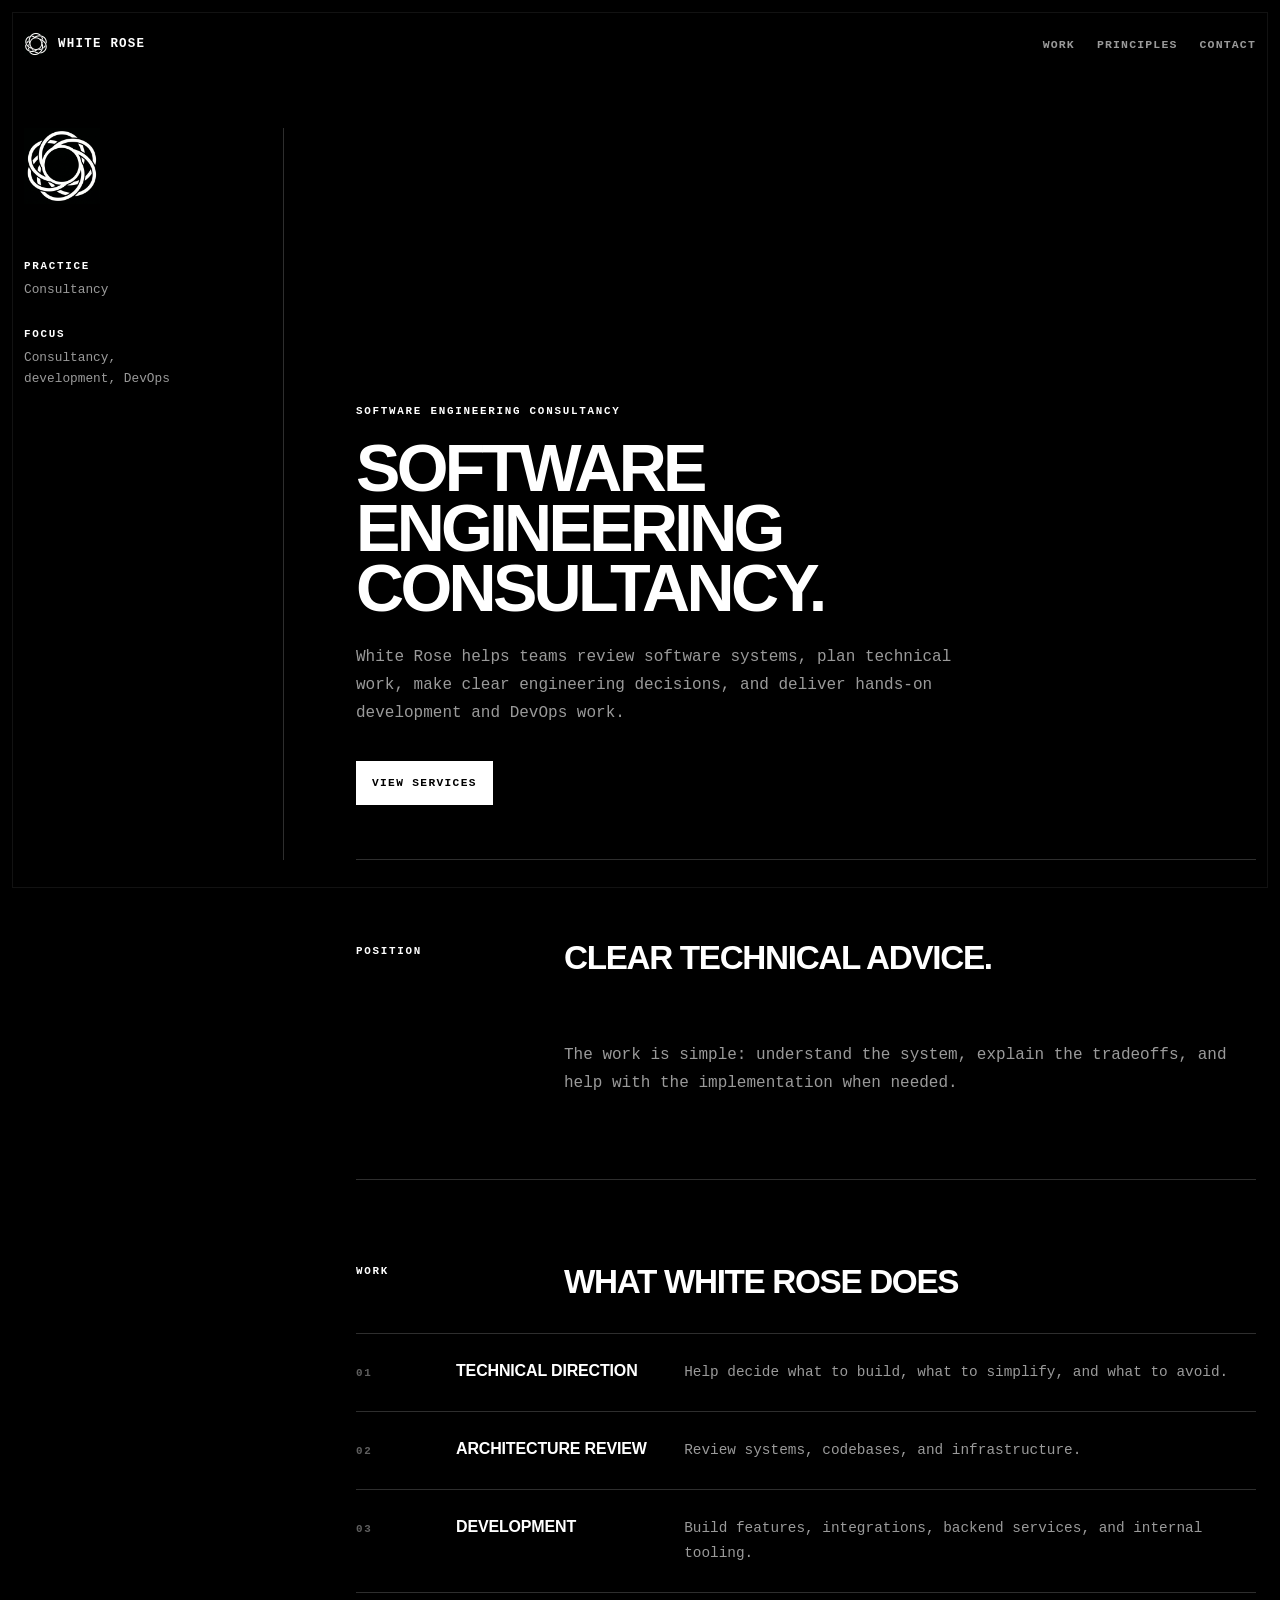
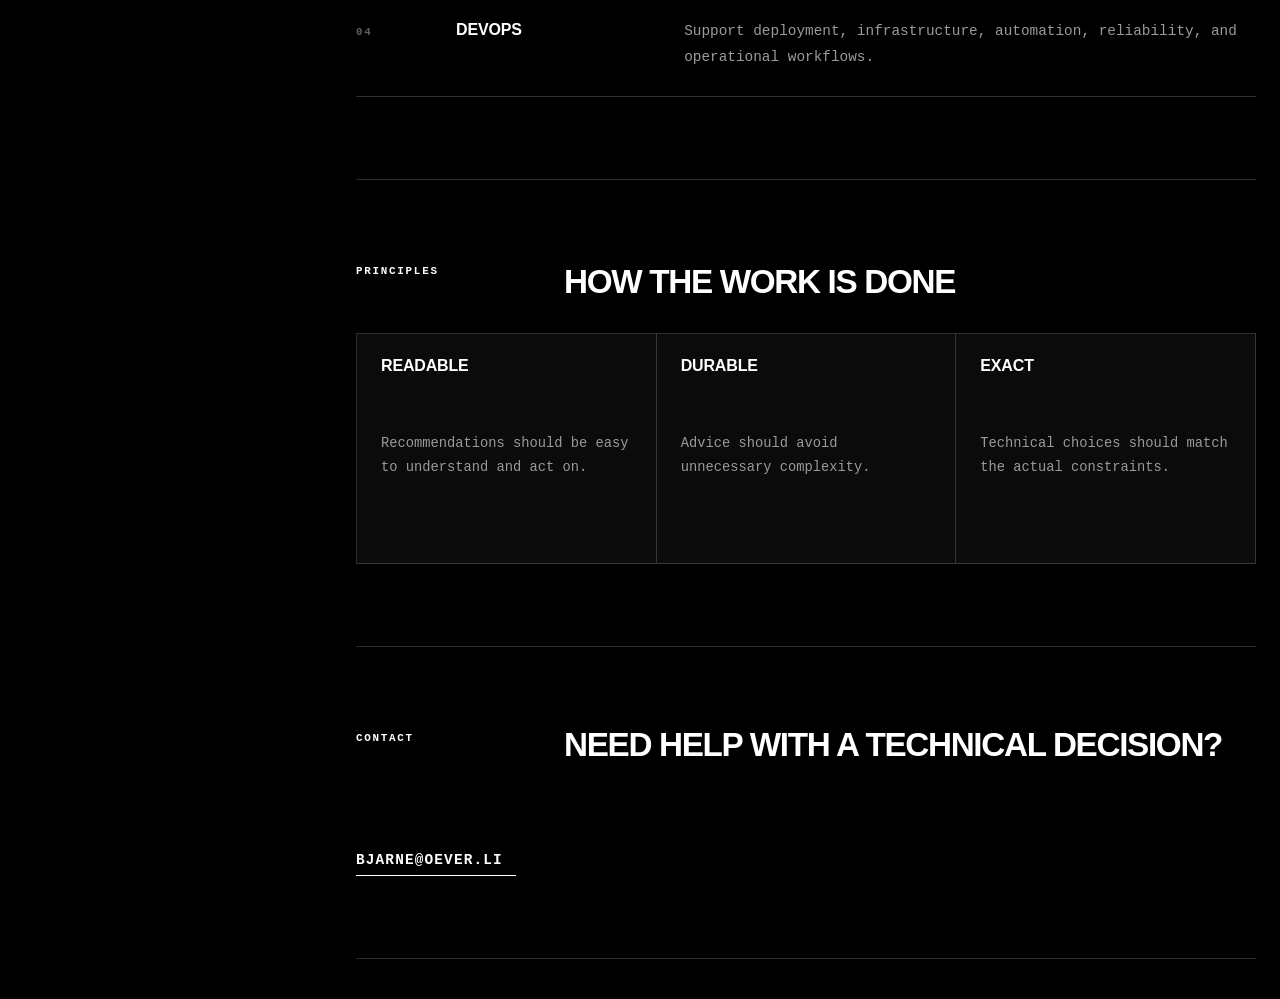
==== index.html @ da2b1bb1 "Remove visible domain links" ====
<!doctype html>
<html lang="en">
  <head>
    <meta charset="utf-8">
    <meta name="viewport" content="width=device-width, initial-scale=1">
    <meta
      name="description"
      content="White Rose provides software engineering consultancy, hands-on development, DevOps, technical direction, and architecture review."
    >
    <meta name="theme-color" content="#000000">
    <meta name="application-name" content="White Rose">
    <meta name="apple-mobile-web-app-title" content="White Rose">

    <meta property="og:title" content="White Rose | Software Engineering Consultancy">
    <meta
      property="og:description"
      content="Software engineering consultancy for technical direction, architecture review, and practical guidance."
    >
    <meta property="og:type" content="website">
    <meta property="og:url" content="https://whiterose.no">
    <meta property="og:site_name" content="White Rose">
    <meta property="og:image" content="https://whiterose.no/assets/og-image.png">
    <meta property="og:image:width" content="1200">
    <meta property="og:image:height" content="630">
    <meta property="og:image:alt" content="White Rose software engineering consultancy">

    <meta name="twitter:card" content="summary_large_image">
    <meta name="twitter:title" content="White Rose | Software Engineering Consultancy">
    <meta
      name="twitter:description"
      content="Software engineering consultancy for technical direction, architecture review, and practical guidance."
    >
    <meta name="twitter:image" content="https://whiterose.no/assets/og-image.png">
    <meta name="twitter:image:alt" content="White Rose software engineering consultancy">

    <title>White Rose | Software Engineering Consultancy</title>
    <link rel="icon" href="assets/favicon.ico" sizes="any">
    <link rel="icon" type="image/png" sizes="32x32" href="assets/favicon-32.png">
    <link rel="icon" type="image/png" sizes="16x16" href="assets/favicon-16.png">
    <link rel="apple-touch-icon" sizes="180x180" href="assets/apple-touch-icon.png">
    <link rel="stylesheet" href="styles.css">
    <script src="script.js" defer></script>
  </head>
  <body>
    <header class="site-header" data-header>
      <a class="brand" href="#top" aria-label="White Rose home">
        <img class="brand-mark" src="assets/logo-192.png" alt="" aria-hidden="true">
        <span>White Rose</span>
      </a>
      <button class="menu-toggle" type="button" aria-controls="primary-nav" aria-expanded="false">
        <span>Menu</span>
        <span class="menu-icon" aria-hidden="true"></span>
      </button>
      <nav class="nav" id="primary-nav" aria-label="Primary navigation">
        <a href="#work">Work</a>
        <a href="#principles">Principles</a>
        <a href="#contact">Contact</a>
      </nav>
    </header>

    <main class="page" id="top">
      <aside class="identity-rail" aria-label="Company profile">
        <img class="rail-mark" src="assets/logo-512.png" alt="" aria-hidden="true">
        <dl>
          <div>
            <dt>Practice</dt>
            <dd>Consultancy</dd>
          </div>
          <div>
            <dt>Focus</dt>
            <dd>Consultancy, development, DevOps</dd>
          </div>
        </dl>
      </aside>

      <div class="content">
        <section class="hero reveal" aria-labelledby="hero-title">
          <p class="kicker">Software engineering consultancy</p>
          <h1 id="hero-title">Software engineering consultancy.</h1>
          <p class="lead">
            White Rose helps teams review software systems, plan technical work,
            make clear engineering decisions, and deliver hands-on development and DevOps work.
          </p>
          <div class="hero-actions">
            <a class="button primary" href="#work">View services</a>
          </div>
        </section>

        <section class="statement reveal" aria-labelledby="statement-title">
          <p class="section-label">Position</p>
          <h2 id="statement-title">Clear technical advice.</h2>
          <p>
            The work is simple: understand the system, explain the tradeoffs,
            and help with the implementation when needed.
          </p>
        </section>

        <section class="work" id="work" aria-labelledby="work-title">
          <div class="section-head reveal">
            <p class="section-label">Work</p>
            <h2 id="work-title">What White Rose does</h2>
          </div>

          <div class="service-list">
            <article class="service reveal">
              <span>01</span>
              <h3>Technical direction</h3>
              <p>Help decide what to build, what to simplify, and what to avoid.</p>
            </article>
            <article class="service reveal">
              <span>02</span>
              <h3>Architecture review</h3>
              <p>Review systems, codebases, and infrastructure.</p>
            </article>
            <article class="service reveal">
              <span>03</span>
              <h3>Development</h3>
              <p>Build features, integrations, backend services, and internal tooling.</p>
            </article>
            <article class="service reveal">
              <span>04</span>
              <h3>DevOps</h3>
              <p>Support deployment, infrastructure, automation, reliability, and operational workflows.</p>
            </article>
          </div>
        </section>

        <section class="principles" id="principles" aria-labelledby="principles-title">
          <div class="section-head reveal">
            <p class="section-label">Principles</p>
            <h2 id="principles-title">How the work is done</h2>
          </div>

          <div class="principle-grid">
            <div class="principle reveal">
              <h3>Readable</h3>
              <p>Recommendations should be easy to understand and act on.</p>
            </div>
            <div class="principle reveal">
              <h3>Durable</h3>
              <p>Advice should avoid unnecessary complexity.</p>
            </div>
            <div class="principle reveal">
              <h3>Exact</h3>
              <p>Technical choices should match the actual constraints.</p>
            </div>
          </div>
        </section>

        <section class="contact reveal" id="contact" aria-labelledby="contact-title">
          <p class="section-label">Contact</p>
          <h2 id="contact-title">Need help with a technical decision?</h2>
          <a class="contact-link" href="mailto:bjarne@oever.li">bjarne@oever.li</a>
        </section>
      </div>
    </main>
  </body>
</html>
---- styles.css ----
:root {
  color-scheme: dark;

  /* Color tokens */
  --color-bg: #000000;
  --color-text: #ffffff;
  --color-muted: #9a9a9a;
  --color-faint: #5f5f5f;
  --color-line: rgba(255, 255, 255, 0.18);
  --color-line-strong: rgba(255, 255, 255, 0.52);
  --color-surface: rgba(255, 255, 255, 0.045);
  --color-header: rgba(0, 0, 0, 0.9);

  /* Typography tokens */
  --font-display: "Druk Wide", "Compacta", "DIN Condensed", "Bahnschrift Condensed", Impact, "Arial Narrow", sans-serif;
  --font-body: "Berkeley Mono", "IBM Plex Mono", "SFMono-Regular", Consolas, monospace;
  --font-size-label: 0.68rem;
  --font-size-nav: 0.72rem;
  --font-size-small: 0.8rem;
  --font-size-body: 0.9rem;
  --font-size-lead: 1rem;
  --font-size-h3: 1rem;
  --font-size-h2: clamp(1.55rem, 2.6vw, 2.7rem);
  --font-size-h1: clamp(2.7rem, 5.2vw, 5.15rem);
  --line-height-tight: 0.9;
  --line-height-heading: 0.98;
  --line-height-body: 1.75;
  --tracking-label: 0.16em;
  --tracking-nav: 0.1em;
  --tracking-heading-lg: -0.055em;
  --tracking-heading-md: -0.04em;
  --tracking-heading-sm: -0.01em;

  /* Layout tokens */
  --container: min(1240px, calc(100% - 48px));
  --container-mobile: min(100% - 28px, 1240px);
  --rail-width: 260px;
  --content-gap: 72px;
  --section-gap: 48px;
  --label-column: 160px;
  --section-y: 82px;
  --section-y-mobile: 62px;
  --page-top: 128px;
  --header-top: 20px;

  /* Spacing tokens */
  --space-1: 8px;
  --space-2: 10px;
  --space-3: 12px;
  --space-4: 16px;
  --space-5: 18px;
  --space-6: 20px;
  --space-7: 22px;
  --space-8: 24px;
  --space-9: 26px;
  --space-10: 28px;
  --space-11: 34px;
  --space-12: 40px;
  --space-13: 48px;
  --space-14: 54px;
  --space-15: 56px;
  --space-16: 70px;
  --space-17: 76px;

  /* Component tokens */
  --button-height: 44px;
  --button-x: 15px;
  --mark-sm: 24px;
  --mark-lg: 76px;
  --border: 1px solid var(--color-line);
  --border-strong: 1px solid var(--color-line-strong);
  --motion-fast: 160ms ease;
  --motion-reveal: 520ms ease;
}

* {
  box-sizing: border-box;
}

html {
  scroll-behavior: smooth;
}

body {
  min-height: 100vh;
  margin: 0;
  color: var(--color-text);
  background: var(--color-bg);
  font-family: var(--font-body);
  overflow-x: hidden;
}

body::before {
  position: fixed;
  inset: var(--space-3);
  z-index: -1;
  content: "";
  border: 1px solid rgba(255, 255, 255, 0.07);
  pointer-events: none;
}

a {
  color: inherit;
  text-decoration: none;
}

h1,
h2,
h3,
p {
  margin-top: 0;
}

h1,
h2,
h3 {
  color: var(--color-text);
  font-family: var(--font-display);
  font-weight: 900;
  text-transform: uppercase;
}

h1 {
  max-width: 760px;
  margin-bottom: var(--space-8);
  font-size: var(--font-size-h1);
  line-height: var(--line-height-tight);
  letter-spacing: var(--tracking-heading-lg);
}

h2 {
  max-width: 650px;
  margin-bottom: var(--space-5);
  font-size: var(--font-size-h2);
  line-height: var(--line-height-heading);
  letter-spacing: var(--tracking-heading-md);
}

h3 {
  margin-bottom: 0;
  font-size: var(--font-size-h3);
  line-height: 1;
  letter-spacing: var(--tracking-heading-sm);
}

p {
  color: var(--color-muted);
  line-height: var(--line-height-body);
}

.site-header {
  position: fixed;
  top: 0;
  left: 50%;
  z-index: 20;
  display: flex;
  align-items: center;
  justify-content: space-between;
  width: var(--container);
  margin-top: var(--header-top);
  padding: var(--space-3) 0;
  border-bottom: 1px solid transparent;
  transform: translateX(-50%);
  transition: background var(--motion-fast), border-color var(--motion-fast), padding var(--motion-fast);
}

.site-header.is-scrolled {
  padding: var(--space-3) var(--space-4);
  border-color: var(--color-line);
  background: var(--color-header);
  backdrop-filter: blur(14px);
}

.brand,
.nav {
  display: flex;
  align-items: center;
}

.brand {
  gap: var(--space-2);
  font-size: 0.78rem;
  font-weight: 700;
  letter-spacing: var(--tracking-nav);
  text-transform: uppercase;
}

.brand-mark,
.rail-mark {
  flex: 0 0 auto;
  width: var(--mark-sm);
  height: var(--mark-sm);
  display: block;
  object-fit: contain;
}

.nav {
  gap: var(--space-7);
}

.menu-toggle {
  display: none;
}

.nav a {
  color: var(--color-muted);
  font-size: var(--font-size-nav);
  font-weight: 600;
  letter-spacing: var(--tracking-nav);
  text-transform: uppercase;
  transition: color var(--motion-fast);
}

.nav a:hover,
.nav a:focus-visible {
  color: var(--color-text);
}

.page {
  display: grid;
  grid-template-columns: var(--rail-width) minmax(0, 1fr);
  gap: var(--content-gap);
  width: var(--container);
  margin: 0 auto;
  padding: var(--page-top) 0 var(--space-12);
}

.identity-rail {
  position: sticky;
  top: var(--page-top);
  align-self: start;
  min-height: calc(100vh - 168px);
  padding: 0 0 var(--space-8);
  border-right: var(--border);
}

.rail-mark {
  width: var(--mark-lg);
  height: var(--mark-lg);
  margin-bottom: var(--space-15);
}

.identity-rail dl {
  display: grid;
  gap: var(--space-10);
  width: min(190px, 100%);
  margin: 0;
}

.identity-rail dt,
.section-label,
.kicker,
.service span {
  color: var(--color-text);
  font-size: var(--font-size-label);
  font-weight: 700;
  letter-spacing: var(--tracking-label);
  text-transform: uppercase;
}

.identity-rail dd {
  margin: var(--space-1) 0 0;
  color: var(--color-muted);
  font-size: var(--font-size-small);
  line-height: 1.6;
}

.content {
  min-width: 0;
}

.hero {
  display: grid;
  align-content: end;
  min-height: calc(100vh - 168px);
  padding-bottom: var(--space-14);
  border-bottom: var(--border);
}

.kicker,
.section-label {
  margin: 0 0 var(--space-5);
}

.lead {
  max-width: 610px;
  margin-bottom: 0;
  font-size: var(--font-size-lead);
}

.hero-actions {
  display: flex;
  flex-wrap: wrap;
  gap: var(--space-2);
  margin-top: var(--space-11);
}

.button {
  display: inline-flex;
  align-items: center;
  justify-content: center;
  min-height: var(--button-height);
  padding: 0 var(--button-x);
  border: var(--border);
  color: var(--color-text);
  font-size: 0.7rem;
  font-weight: 700;
  letter-spacing: 0.12em;
  text-transform: uppercase;
  transition: border-color var(--motion-fast), background var(--motion-fast), color var(--motion-fast);
}

.button:hover,
.button:focus-visible {
  border-color: var(--color-line-strong);
}

.button.primary {
  color: var(--color-bg);
  background: var(--color-text);
}

.button.secondary {
  background: transparent;
}

.statement,
.work,
.principles,
.contact {
  padding: var(--section-y) 0;
  border-bottom: var(--border);
}

.statement,
.section-head,
.contact {
  display: grid;
  grid-template-columns: var(--label-column) minmax(0, 1fr);
  gap: var(--section-gap);
}

.statement {
  grid-template-columns: var(--label-column) minmax(0, 1fr);
}

.statement p:not(.section-label) {
  grid-column: 2;
  max-width: 860px;
  margin-bottom: 0;
}

.section-head {
  align-items: end;
  margin-bottom: var(--space-11);
}

.section-head h2 {
  margin-bottom: 0;
}

.service-list {
  border-top: var(--border);
}

.service {
  display: grid;
  grid-template-columns: 72px minmax(150px, 0.35fr) minmax(0, 1fr);
  gap: var(--space-10);
  align-items: baseline;
  padding: var(--space-9) 0;
  border-bottom: var(--border);
}

.service span {
  color: var(--color-faint);
}

.service p {
  max-width: 560px;
  margin-bottom: 0;
  font-size: var(--font-size-body);
}

.principle-grid {
  display: grid;
  grid-template-columns: repeat(3, 1fr);
  border-top: var(--border);
  border-left: var(--border);
}

.principle {
  min-height: 230px;
  padding: var(--space-8);
  border-right: var(--border);
  border-bottom: var(--border);
  background: var(--color-surface);
}

.principle h3 {
  margin-bottom: 58px;
}

.principle p {
  margin-bottom: 0;
  font-size: 0.86rem;
}

.contact {
  margin-bottom: 0;
}

.contact h2 {
  max-width: 690px;
}

.contact-link {
  display: inline-block;
  margin-top: var(--space-8);
  padding-bottom: 7px;
  border-bottom: 1px solid var(--color-text);
  color: var(--color-text);
  font-size: var(--font-size-body);
  font-weight: 700;
  letter-spacing: 0.08em;
  text-transform: uppercase;
}

.reveal {
  opacity: 0;
  transform: translateY(14px);
  transition: opacity var(--motion-reveal), transform var(--motion-reveal);
}

.reveal.is-visible {
  opacity: 1;
  transform: translateY(0);
}

@media (max-width: 980px) {
  :root {
    --content-gap: 0;
    --section-gap: var(--space-3);
  }

  .page {
    grid-template-columns: 1fr;
    gap: 0;
  }

  .identity-rail {
    position: static;
    min-height: 0;
    padding: 0 0 var(--space-11);
    border-right: 0;
    border-bottom: var(--border);
  }

  .rail-mark {
    width: 52px;
    height: 52px;
    margin-bottom: var(--space-10);
  }

  .identity-rail dl {
    grid-template-columns: repeat(2, minmax(0, 1fr));
    width: 100%;
  }

  .hero {
    min-height: auto;
    padding: var(--space-16) 0 var(--space-14);
  }

  .statement,
  .section-head,
  .contact {
    grid-template-columns: 1fr;
    gap: var(--space-3);
  }

  .statement p:not(.section-label) {
    grid-column: auto;
    max-width: 100%;
  }

  .service {
    grid-template-columns: 52px 1fr;
  }

  .service p {
    grid-column: 2;
  }

  .principle-grid {
    grid-template-columns: 1fr;
  }
}

@media (max-width: 640px) {
  :root {
    --container-mobile: min(100% - 24px, 1240px);
    --font-size-h1: clamp(2.25rem, 12vw, 3.35rem);
    --font-size-h2: clamp(1.45rem, 8vw, 2.15rem);
    --font-size-lead: 0.95rem;
    --line-height-tight: 0.94;
    --section-y-mobile: 36px;
  }

  body::before {
    display: none;
  }

  .site-header,
  .page {
    width: var(--container-mobile);
  }

  .site-header {
    position: absolute;
    display: grid;
    grid-template-columns: 44px minmax(0, 1fr) 44px;
    align-items: center;
    gap: var(--space-3);
    margin-top: var(--space-4);
    padding-bottom: var(--space-4);
    border-bottom-color: var(--color-line);
  }

  .brand {
    grid-column: 2;
    justify-content: center;
    justify-self: center;
    min-width: 0;
  }

  .menu-toggle {
    position: relative;
    grid-column: 3;
    display: inline-flex;
    align-items: center;
    justify-content: center;
    justify-self: end;
    width: 44px;
    height: 44px;
    padding: 0;
    border: var(--border);
    color: var(--color-text);
    background: transparent;
    cursor: pointer;
  }

  .menu-toggle span:first-child {
    position: absolute;
    width: 1px;
    height: 1px;
    overflow: hidden;
    clip: rect(0 0 0 0);
    white-space: nowrap;
  }

  .menu-icon,
  .menu-icon::before,
  .menu-icon::after {
    display: block;
    width: 18px;
    height: 1px;
    background: var(--color-text);
    transition: transform var(--motion-fast), opacity var(--motion-fast);
  }

  .menu-icon {
    position: relative;
  }

  .menu-icon::before,
  .menu-icon::after {
    position: absolute;
    left: 0;
    content: "";
  }

  .menu-icon::before {
    transform: translateY(-6px);
  }

  .menu-icon::after {
    transform: translateY(6px);
  }

  .site-header.is-menu-open .menu-icon {
    background: transparent;
  }

  .site-header.is-menu-open .menu-icon::before {
    transform: rotate(45deg);
  }

  .site-header.is-menu-open .menu-icon::after {
    transform: rotate(-45deg);
  }

  .nav {
    grid-column: 1 / -1;
    display: none;
    width: 100%;
    justify-content: center;
    gap: var(--space-2);
    padding-top: var(--space-3);
    border-top: var(--border);
  }

  .site-header.is-menu-open .nav {
    display: flex;
  }

  .nav a {
    font-size: 0.68rem;
    letter-spacing: 0.08em;
  }

  .page {
    padding-top: 126px;
    padding-bottom: var(--space-8);
  }

  .identity-rail {
    display: none;
  }

  .hero {
    padding-top: var(--space-10);
    padding-bottom: var(--space-10);
  }

  .section-head {
    margin-bottom: var(--space-6);
  }

  .lead,
  .statement p:not(.section-label),
  .service p,
  .principle p {
    max-width: 100%;
  }

  .button,
  .hero-actions {
    width: 100%;
  }

  .button {
    min-height: 46px;
    text-align: center;
  }

  .service {
    grid-template-columns: 1fr;
    gap: var(--space-2);
    padding: var(--space-5) 0;
  }

  .service p {
    grid-column: auto;
  }

  .principle {
    min-height: 0;
    padding: var(--space-5);
  }

  .principle h3 {
    margin-bottom: var(--space-5);
  }

  .contact-link {
    max-width: 100%;
    overflow-wrap: anywhere;
  }

  .statement,
  .work,
  .principles,
  .contact {
    padding: var(--section-y-mobile) 0;
  }
}

@media (max-width: 380px) {
  :root {
    --font-size-h1: clamp(2rem, 11vw, 2.8rem);
    --font-size-h2: clamp(1.3rem, 7vw, 1.9rem);
  }

  .brand {
    font-size: 0.72rem;
  }

  .nav a {
    font-size: 0.62rem;
  }
}

@media (prefers-reduced-motion: reduce) {
  *,
  *::before,
  *::after {
    scroll-behavior: auto !important;
    transition-duration: 0.01ms !important;
    animation-duration: 0.01ms !important;
    animation-iteration-count: 1 !important;
  }

  .reveal {
    opacity: 1;
    transform: none;
  }
}
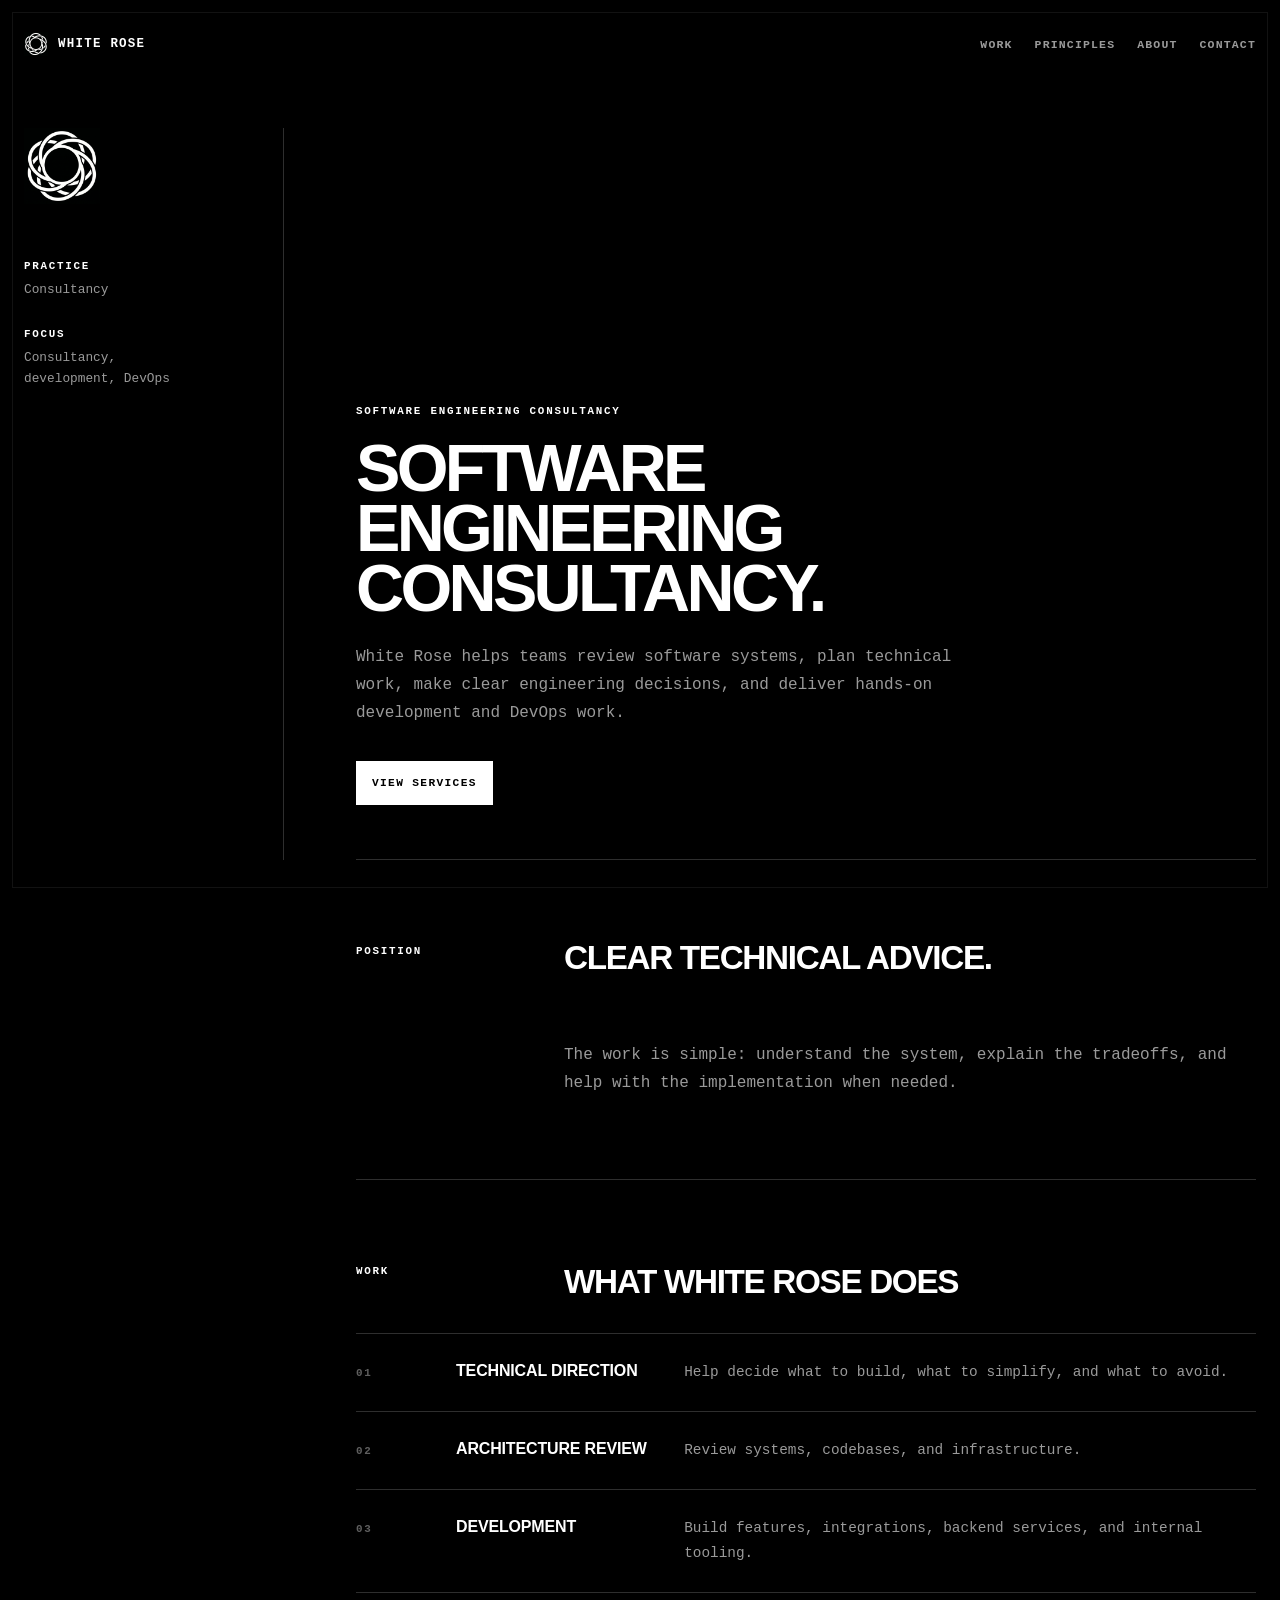
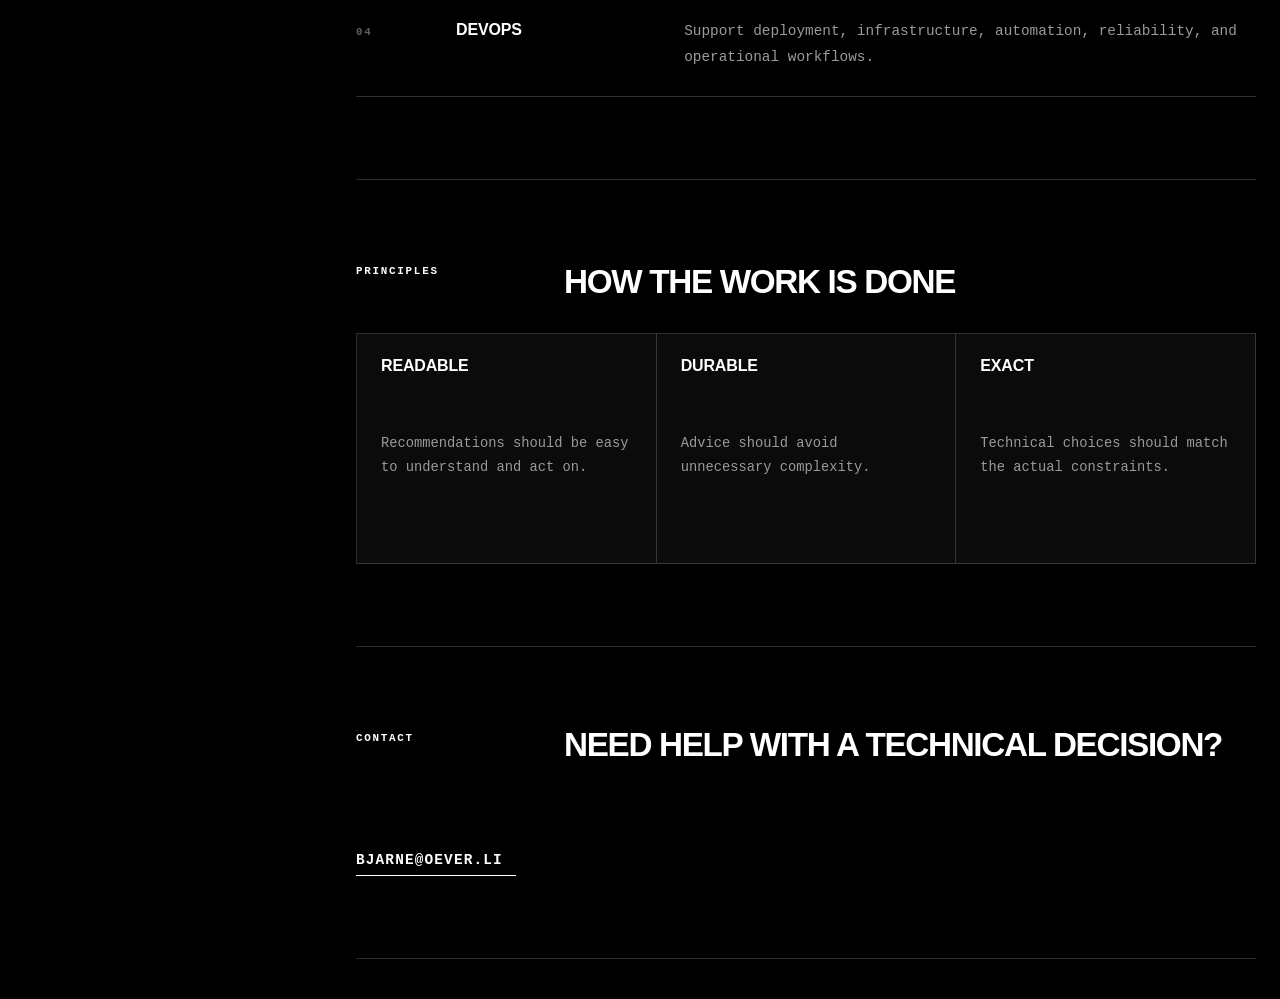
==== commit 53a06e54: "Add about link and enlarge mobile brand" ====
--- a/index.html
+++ b/index.html
@@ -54,6 +54,7 @@
       <nav class="nav" id="primary-nav" aria-label="Primary navigation">
         <a href="#work">Work</a>
         <a href="#principles">Principles</a>
+        <a href="https://oever.li">About</a>
         <a href="#contact">Contact</a>
       </nav>
     </header>
--- a/styles.css
+++ b/styles.css
@@ -532,6 +532,12 @@
     justify-content: center;
     justify-self: center;
     min-width: 0;
+    font-size: 0.95rem;
+  }
+
+  .brand-mark {
+    width: 38px;
+    height: 38px;
   }
 
   .menu-toggle {
@@ -693,7 +699,7 @@
   }
 
   .brand {
-    font-size: 0.72rem;
+    font-size: 0.86rem;
   }
 
   .nav a {
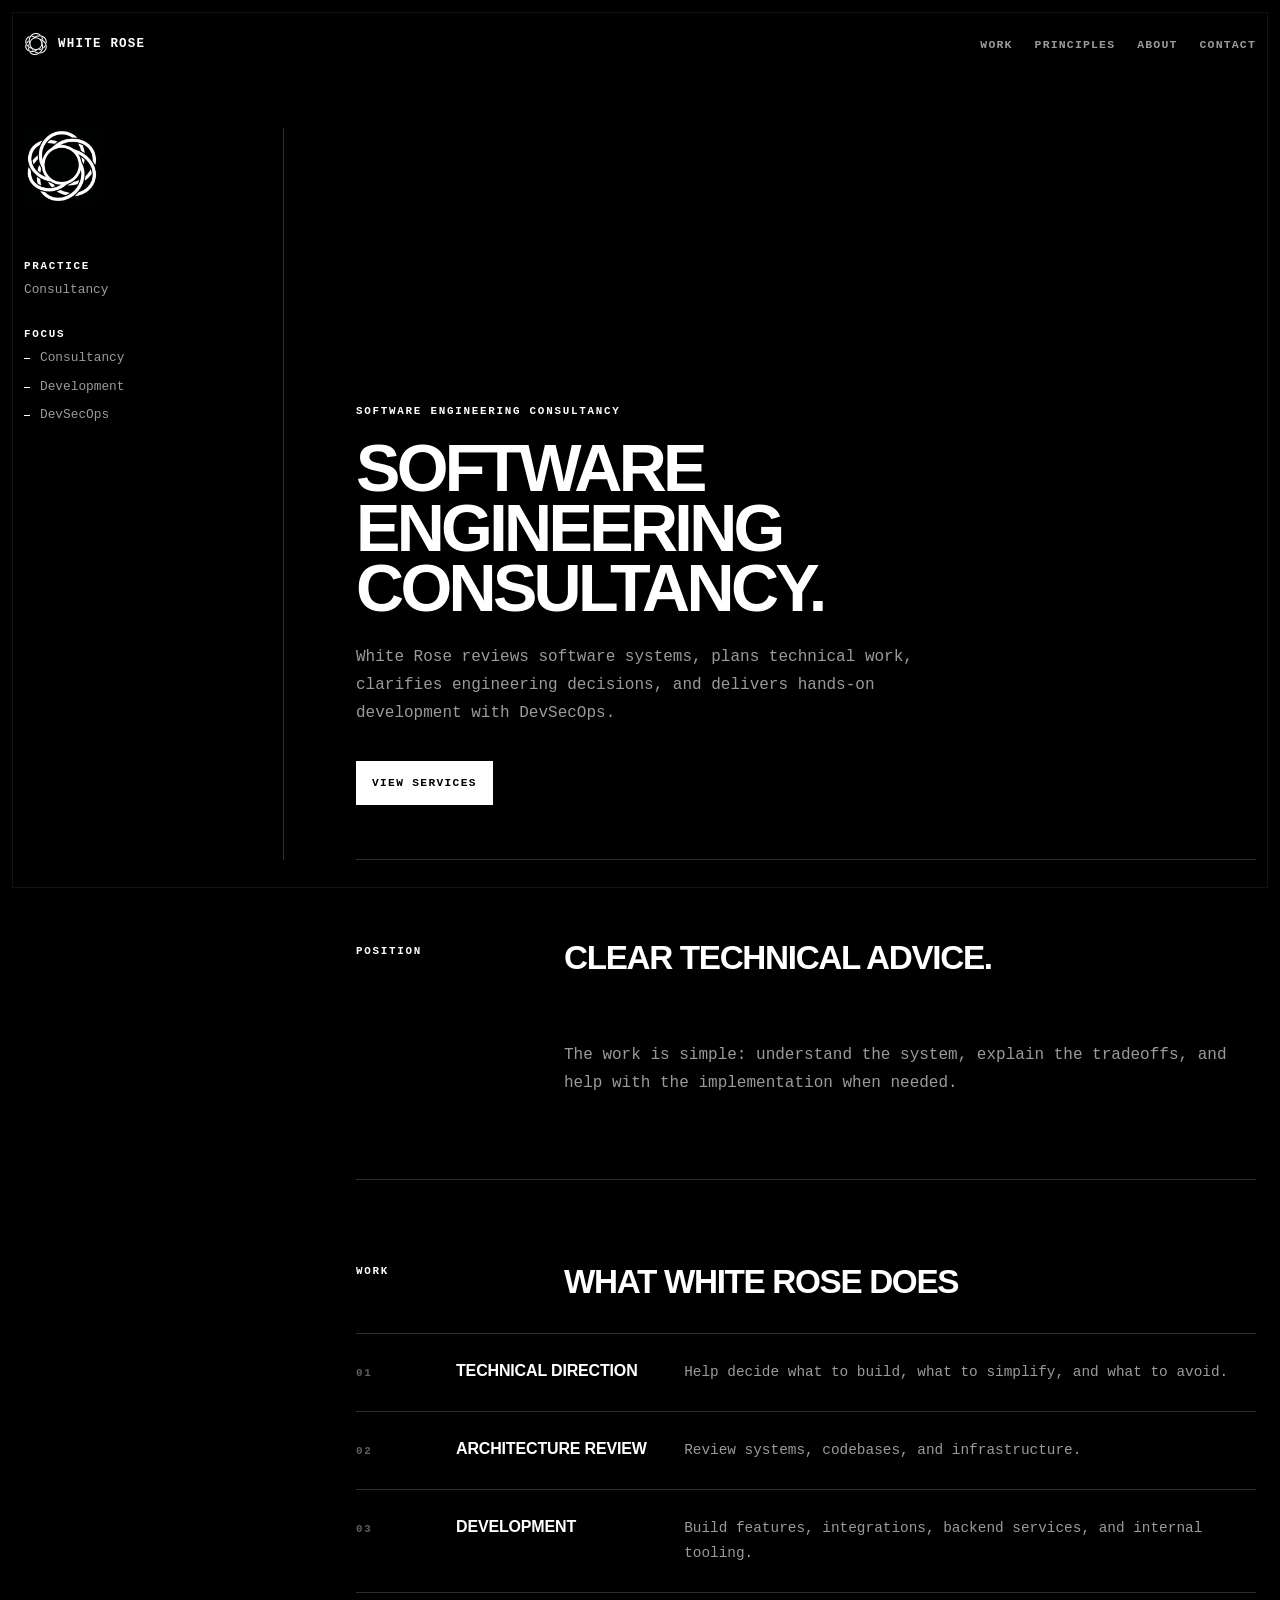
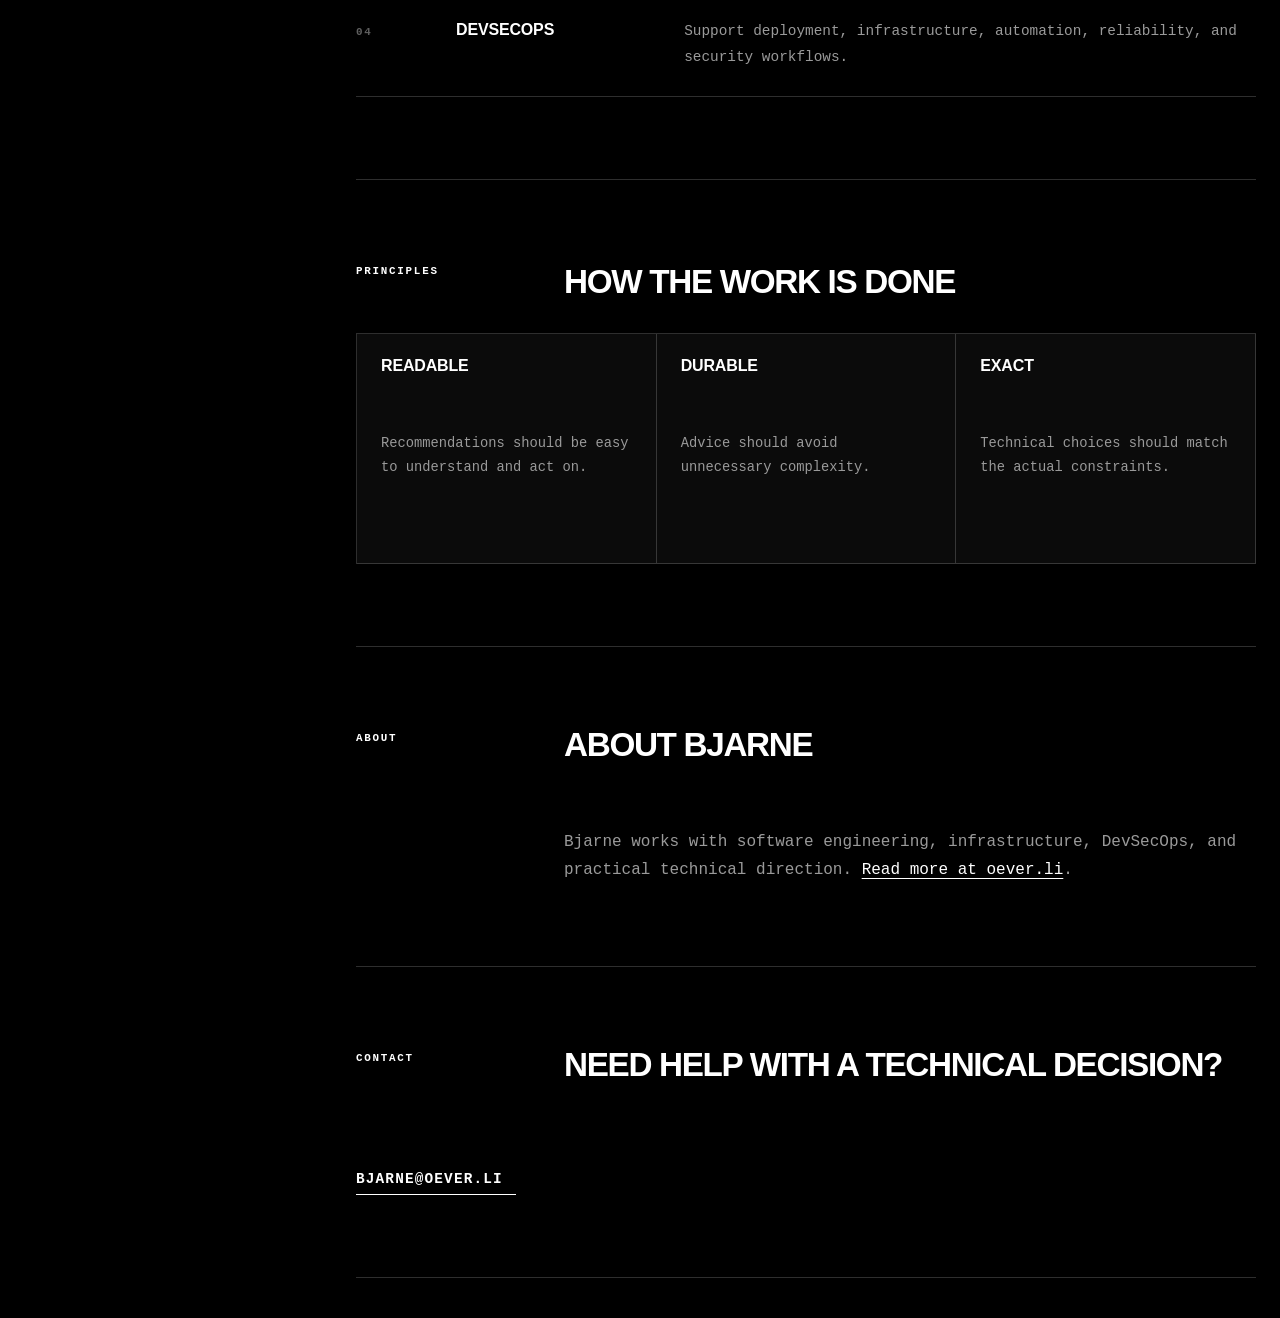
==== commit bb72b34e: "Refine DevSecOps copy and about section" ====
--- a/index.html
+++ b/index.html
@@ -5,7 +5,7 @@
     <meta name="viewport" content="width=device-width, initial-scale=1">
     <meta
       name="description"
-      content="White Rose provides software engineering consultancy, hands-on development, DevOps, technical direction, and architecture review."
+      content="White Rose provides software engineering consultancy, hands-on development, DevSecOps, technical direction, and architecture review."
     >
     <meta name="theme-color" content="#000000">
     <meta name="application-name" content="White Rose">
@@ -54,7 +54,7 @@
       <nav class="nav" id="primary-nav" aria-label="Primary navigation">
         <a href="#work">Work</a>
         <a href="#principles">Principles</a>
-        <a href="https://oever.li">About</a>
+        <a href="#about">About</a>
         <a href="#contact">Contact</a>
       </nav>
     </header>
@@ -69,7 +69,13 @@
           </div>
           <div>
             <dt>Focus</dt>
-            <dd>Consultancy, development, DevOps</dd>
+            <dd>
+              <ul class="focus-list">
+                <li>Consultancy</li>
+                <li>Development</li>
+                <li>DevSecOps</li>
+              </ul>
+            </dd>
           </div>
         </dl>
       </aside>
@@ -79,8 +85,8 @@
           <p class="kicker">Software engineering consultancy</p>
           <h1 id="hero-title">Software engineering consultancy.</h1>
           <p class="lead">
-            White Rose helps teams review software systems, plan technical work,
-            make clear engineering decisions, and deliver hands-on development and DevOps work.
+            White Rose reviews software systems, plans technical work, clarifies engineering decisions,
+            and delivers hands-on development with DevSecOps.
           </p>
           <div class="hero-actions">
             <a class="button primary" href="#work">View services</a>
@@ -120,8 +126,8 @@
             </article>
             <article class="service reveal">
               <span>04</span>
-              <h3>DevOps</h3>
-              <p>Support deployment, infrastructure, automation, reliability, and operational workflows.</p>
+              <h3>DevSecOps</h3>
+              <p>Support deployment, infrastructure, automation, reliability, and security workflows.</p>
             </article>
           </div>
         </section>
@@ -148,6 +154,14 @@
           </div>
         </section>
 
+        <section class="statement reveal" id="about" aria-labelledby="about-title">
+          <p class="section-label">About</p>
+          <h2 id="about-title">About Bjarne</h2>
+          <p>
+            Bjarne works with software engineering, infrastructure, DevSecOps, and practical technical direction. <a class="text-link" href="https://oever.li">Read more at oever.li</a>.
+          </p>
+        </section>
+
         <section class="contact reveal" id="contact" aria-labelledby="contact-title">
           <p class="section-label">Contact</p>
           <h2 id="contact-title">Need help with a technical decision?</h2>
--- a/styles.css
+++ b/styles.css
@@ -16,8 +16,15 @@
   --font-body: "Berkeley Mono", "IBM Plex Mono", "SFMono-Regular", Consolas, monospace;
   --font-size-label: 0.68rem;
   --font-size-nav: 0.72rem;
+  --font-size-nav-mobile: 0.68rem;
+  --font-size-nav-tiny: 0.62rem;
+  --font-size-brand: 0.78rem;
+  --font-size-brand-mobile: 0.95rem;
+  --font-size-brand-tiny: 0.86rem;
+  --font-size-button: 0.7rem;
   --font-size-small: 0.8rem;
   --font-size-body: 0.9rem;
+  --font-size-principle: 0.86rem;
   --font-size-lead: 1rem;
   --font-size-h3: 1rem;
   --font-size-h2: clamp(1.55rem, 2.6vw, 2.7rem);
@@ -104,6 +111,13 @@
   text-decoration: none;
 }
 
+.text-link {
+  color: var(--color-text);
+  text-decoration: underline;
+  text-decoration-thickness: 1px;
+  text-underline-offset: 0.22em;
+}
+
 h1,
 h2,
 h3,
@@ -179,7 +193,7 @@
 
 .brand {
   gap: var(--space-2);
-  font-size: 0.78rem;
+  font-size: var(--font-size-brand);
   font-weight: 700;
   letter-spacing: var(--tracking-nav);
   text-transform: uppercase;
@@ -265,6 +279,29 @@
   line-height: 1.6;
 }
 
+.focus-list {
+  display: grid;
+  gap: var(--space-1);
+  margin: 0;
+  padding: 0;
+  list-style: none;
+}
+
+.focus-list li {
+  position: relative;
+  padding-left: var(--space-4);
+}
+
+.focus-list li::before {
+  position: absolute;
+  top: 0.75em;
+  left: 0;
+  width: 6px;
+  height: 1px;
+  content: "";
+  background: var(--color-text);
+}
+
 .content {
   min-width: 0;
 }
@@ -303,7 +340,7 @@
   padding: 0 var(--button-x);
   border: var(--border);
   color: var(--color-text);
-  font-size: 0.7rem;
+  font-size: var(--font-size-button);
   font-weight: 700;
   letter-spacing: 0.12em;
   text-transform: uppercase;
@@ -403,7 +440,7 @@
 
 .principle p {
   margin-bottom: 0;
-  font-size: 0.86rem;
+  font-size: var(--font-size-principle);
 }
 
 .contact {
@@ -532,7 +569,7 @@
     justify-content: center;
     justify-self: center;
     min-width: 0;
-    font-size: 0.95rem;
+    font-size: var(--font-size-brand-mobile);
   }
 
   .brand-mark {
@@ -621,7 +658,7 @@
   }
 
   .nav a {
-    font-size: 0.68rem;
+    font-size: var(--font-size-nav-mobile);
     letter-spacing: 0.08em;
   }
 
@@ -699,11 +736,11 @@
   }
 
   .brand {
-    font-size: 0.86rem;
+    font-size: var(--font-size-brand-tiny);
   }
 
   .nav a {
-    font-size: 0.62rem;
+    font-size: var(--font-size-nav-tiny);
   }
 }
 
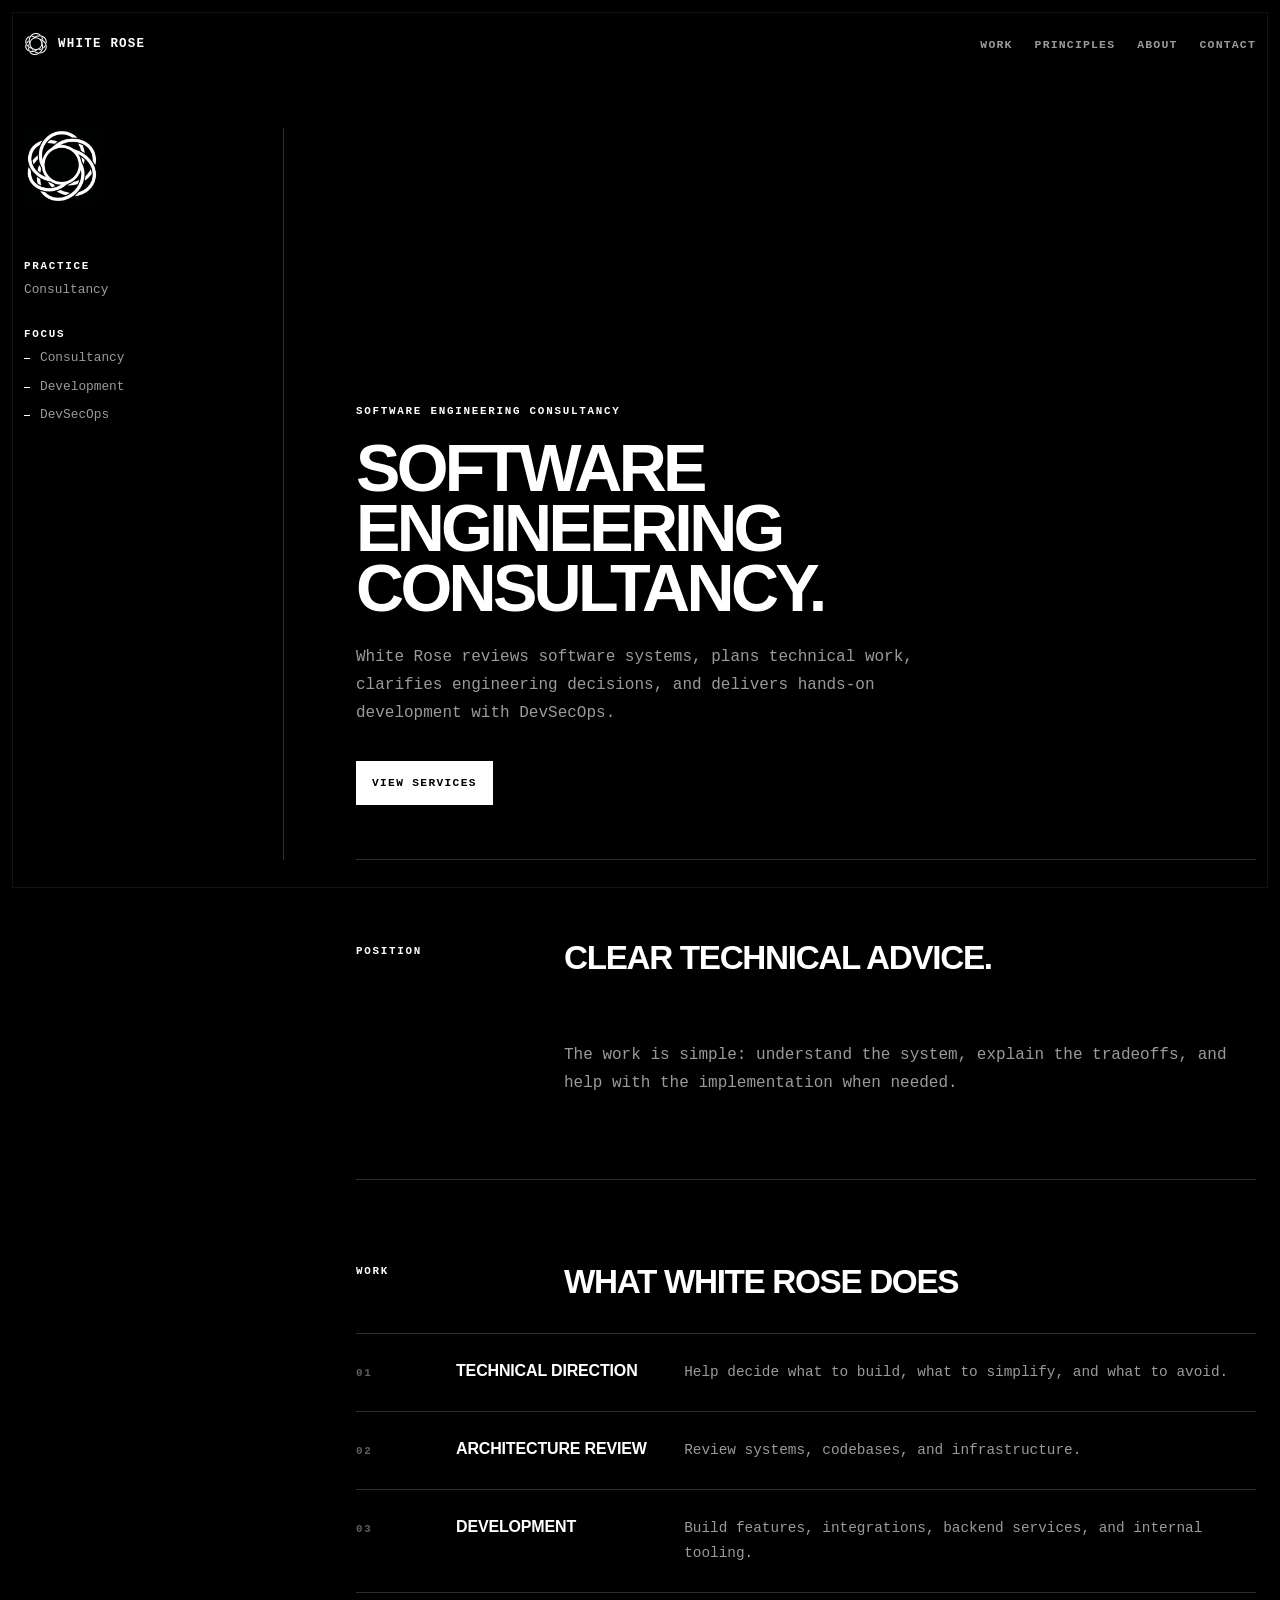
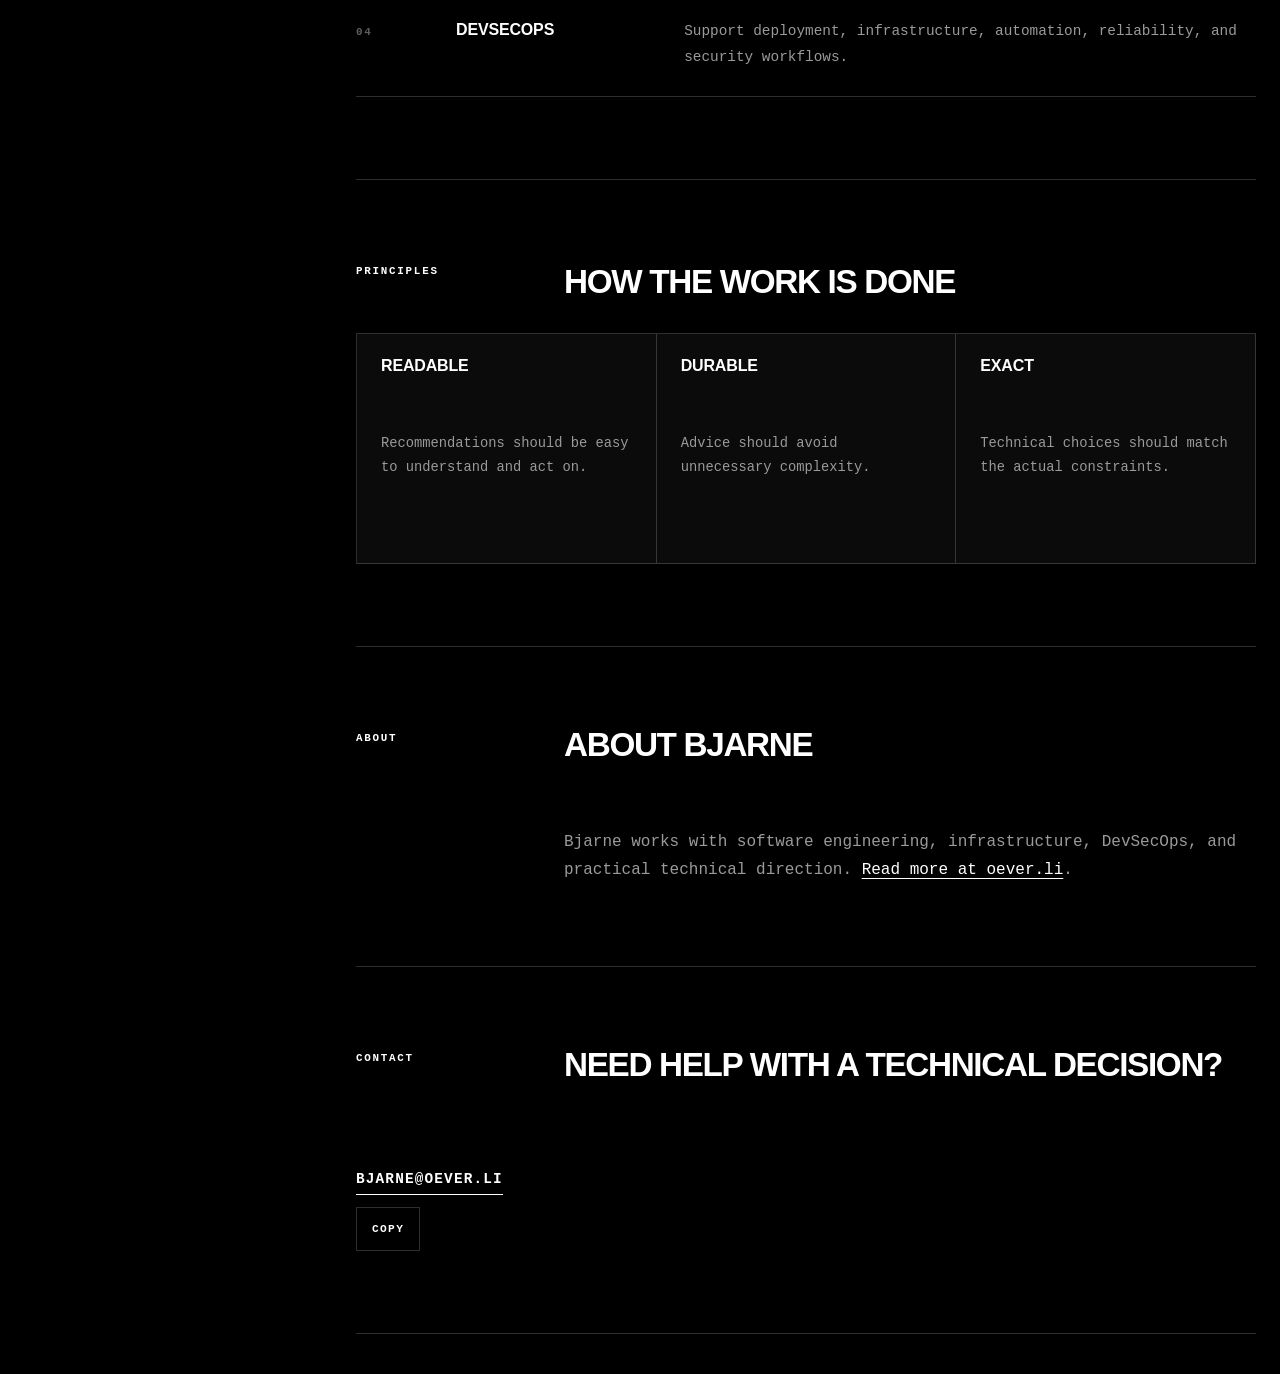
==== commit caf6f502: "Add email copy button" ====
--- a/index.html
+++ b/index.html
@@ -165,7 +165,10 @@
         <section class="contact reveal" id="contact" aria-labelledby="contact-title">
           <p class="section-label">Contact</p>
           <h2 id="contact-title">Need help with a technical decision?</h2>
-          <a class="contact-link" href="mailto:bjarne@oever.li">bjarne@oever.li</a>
+          <div class="contact-actions">
+            <a class="contact-link" href="mailto:bjarne@oever.li">bjarne@oever.li</a>
+            <button class="copy-button" type="button" data-copy="bjarne@oever.li">Copy</button>
+          </div>
         </section>
       </div>
     </main>
--- a/styles.css
+++ b/styles.css
@@ -451,9 +451,16 @@
   max-width: 690px;
 }
 
+.contact-actions {
+  display: flex;
+  flex-wrap: wrap;
+  gap: var(--space-3);
+  align-items: end;
+  margin-top: var(--space-8);
+}
+
 .contact-link {
   display: inline-block;
-  margin-top: var(--space-8);
   padding-bottom: 7px;
   border-bottom: 1px solid var(--color-text);
   color: var(--color-text);
@@ -461,6 +468,26 @@
   font-weight: 700;
   letter-spacing: 0.08em;
   text-transform: uppercase;
+}
+
+.copy-button {
+  min-height: var(--button-height);
+  padding: 0 var(--button-x);
+  border: var(--border);
+  color: var(--color-text);
+  background: transparent;
+  font: inherit;
+  font-size: var(--font-size-button);
+  font-weight: 700;
+  letter-spacing: 0.12em;
+  text-transform: uppercase;
+  cursor: pointer;
+  transition: border-color var(--motion-fast), background var(--motion-fast), color var(--motion-fast);
+}
+
+.copy-button:hover,
+.copy-button:focus-visible {
+  border-color: var(--color-line-strong);
 }
 
 .reveal {
@@ -721,6 +748,11 @@
     overflow-wrap: anywhere;
   }
 
+  .contact-actions,
+  .copy-button {
+    width: 100%;
+  }
+
   .statement,
   .work,
   .principles,
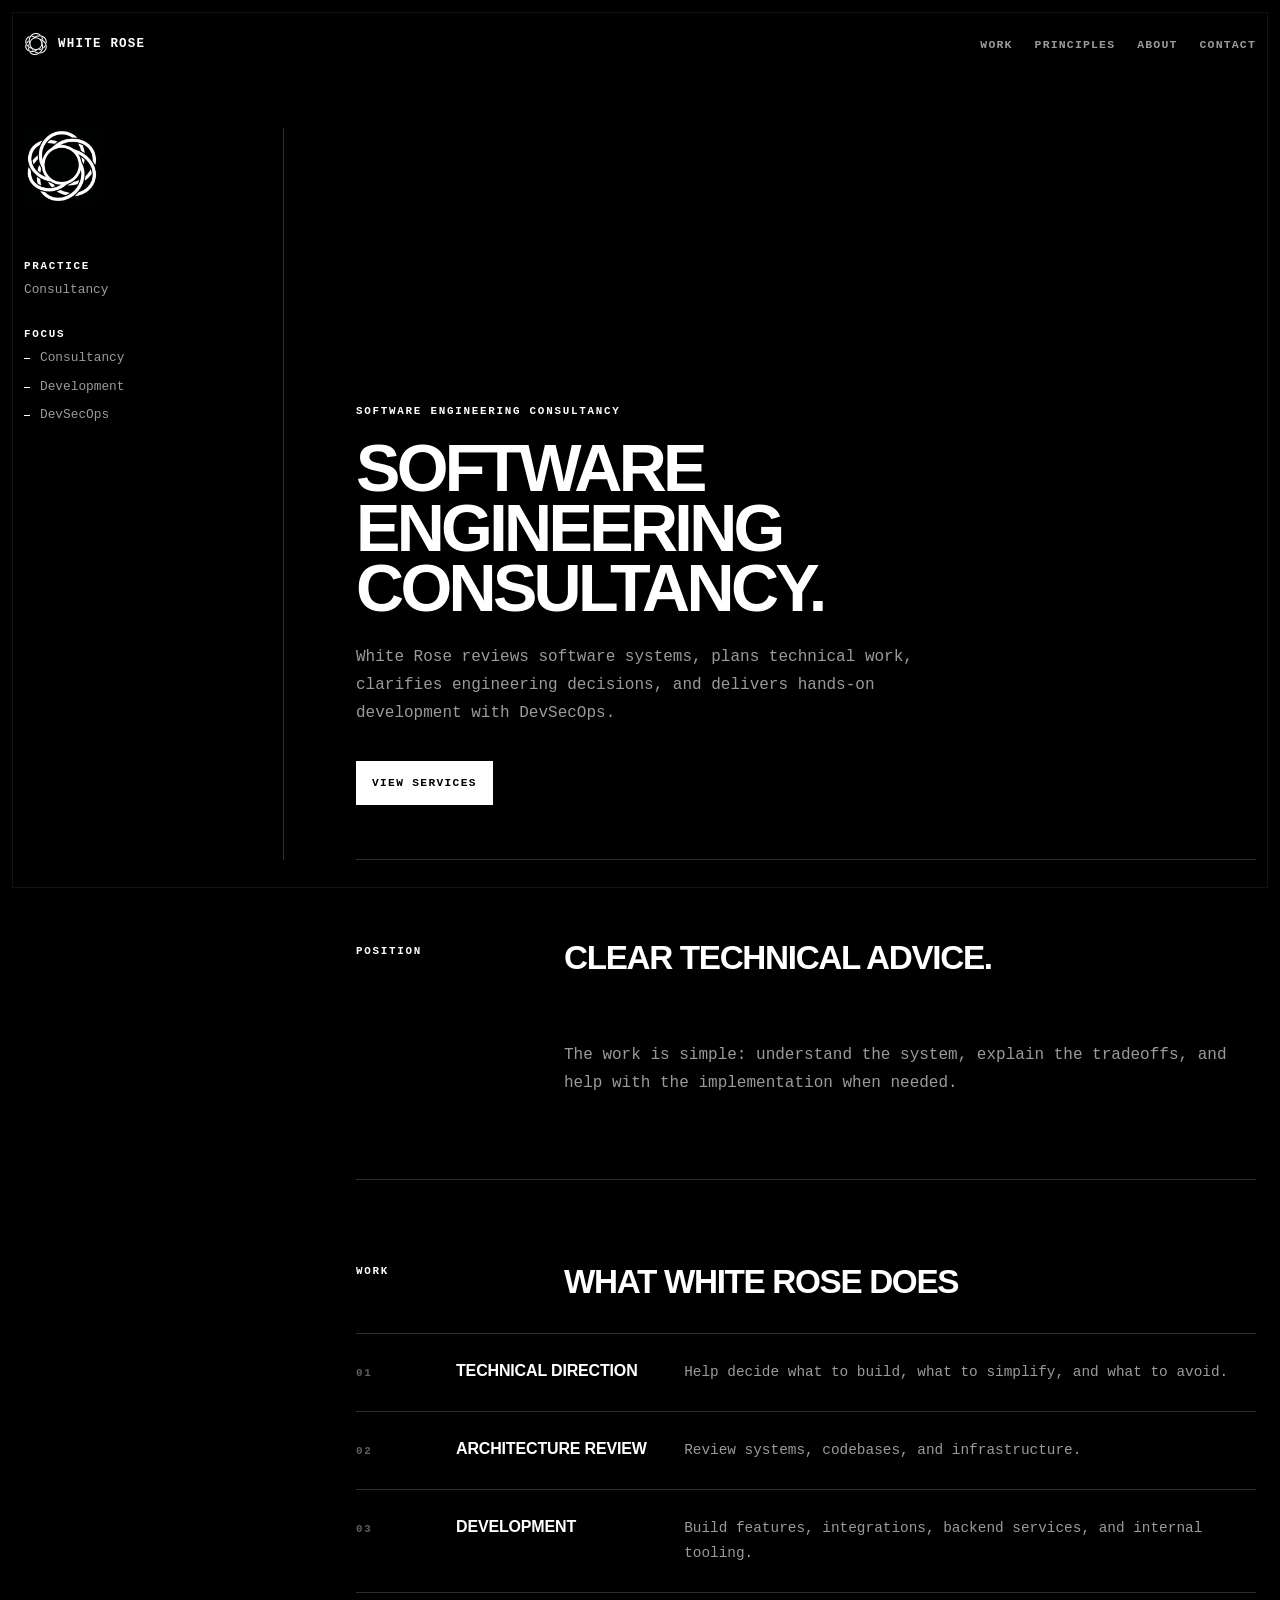
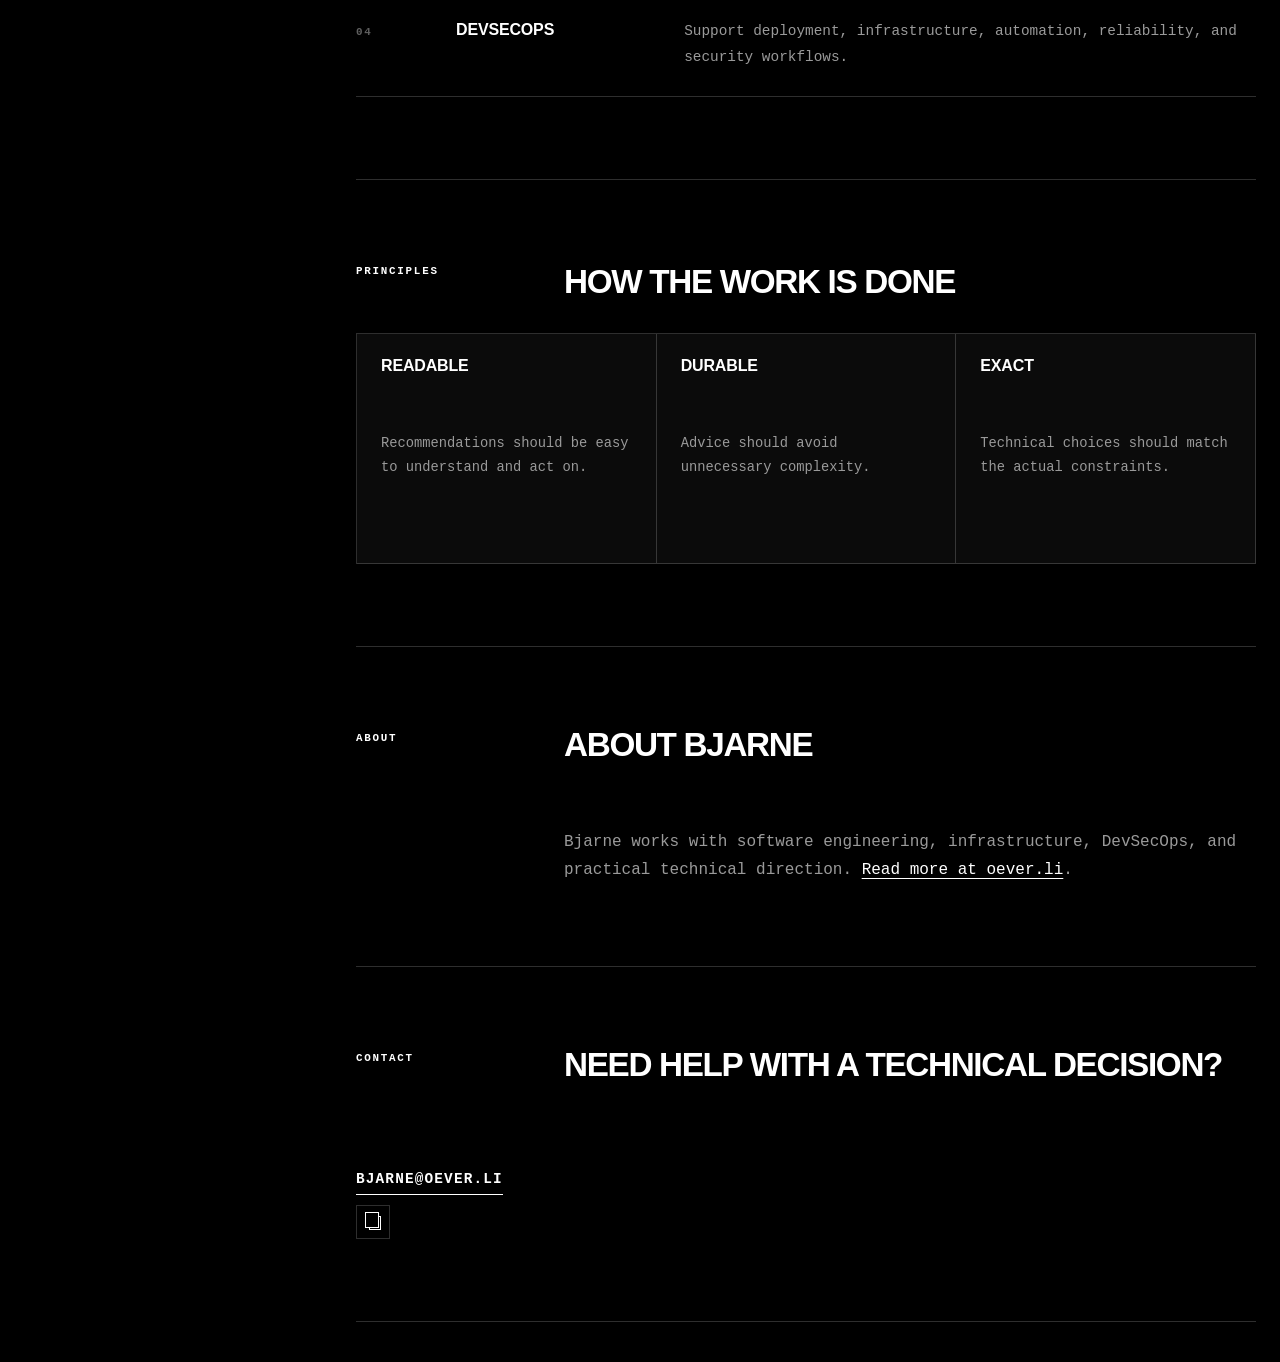
==== commit af9a5eda: "Use icon email copy button" ====
--- a/index.html
+++ b/index.html
@@ -167,7 +167,9 @@
           <h2 id="contact-title">Need help with a technical decision?</h2>
           <div class="contact-actions">
             <a class="contact-link" href="mailto:bjarne@oever.li">bjarne@oever.li</a>
-            <button class="copy-button" type="button" data-copy="bjarne@oever.li">Copy</button>
+            <button class="copy-button" type="button" data-copy="bjarne@oever.li" aria-label="Copy email address">
+              <span class="copy-icon" aria-hidden="true"></span>
+            </button>
           </div>
         </section>
       </div>
--- a/styles.css
+++ b/styles.css
@@ -72,6 +72,7 @@
   /* Component tokens */
   --button-height: 44px;
   --button-x: 15px;
+  --icon-button-size: 34px;
   --mark-sm: 24px;
   --mark-lg: 76px;
   --border: 1px solid var(--color-line);
@@ -454,8 +455,8 @@
 .contact-actions {
   display: flex;
   flex-wrap: wrap;
-  gap: var(--space-3);
-  align-items: end;
+  gap: var(--space-2);
+  align-items: center;
   margin-top: var(--space-8);
 }
 
@@ -471,16 +472,16 @@
 }
 
 .copy-button {
-  min-height: var(--button-height);
-  padding: 0 var(--button-x);
+  position: relative;
+  display: inline-grid;
+  place-items: center;
+  flex: 0 0 auto;
+  width: var(--icon-button-size);
+  height: var(--icon-button-size);
+  padding: 0;
   border: var(--border);
   color: var(--color-text);
   background: transparent;
-  font: inherit;
-  font-size: var(--font-size-button);
-  font-weight: 700;
-  letter-spacing: 0.12em;
-  text-transform: uppercase;
   cursor: pointer;
   transition: border-color var(--motion-fast), background var(--motion-fast), color var(--motion-fast);
 }
@@ -488,6 +489,36 @@
 .copy-button:hover,
 .copy-button:focus-visible {
   border-color: var(--color-line-strong);
+}
+
+.copy-button.is-copied {
+  background: var(--color-text);
+  color: var(--color-bg);
+}
+
+.copy-icon,
+.copy-icon::before {
+  display: block;
+  width: 12px;
+  height: 14px;
+  border: 1px solid currentColor;
+}
+
+.copy-icon {
+  position: relative;
+  transform: translate(2px, 1px);
+}
+
+.copy-icon::before {
+  position: absolute;
+  top: -5px;
+  left: -5px;
+  content: "";
+  background: var(--color-bg);
+}
+
+.copy-button.is-copied .copy-icon::before {
+  background: var(--color-text);
 }
 
 .reveal {
@@ -748,8 +779,7 @@
     overflow-wrap: anywhere;
   }
 
-  .contact-actions,
-  .copy-button {
+  .contact-actions {
     width: 100%;
   }
 
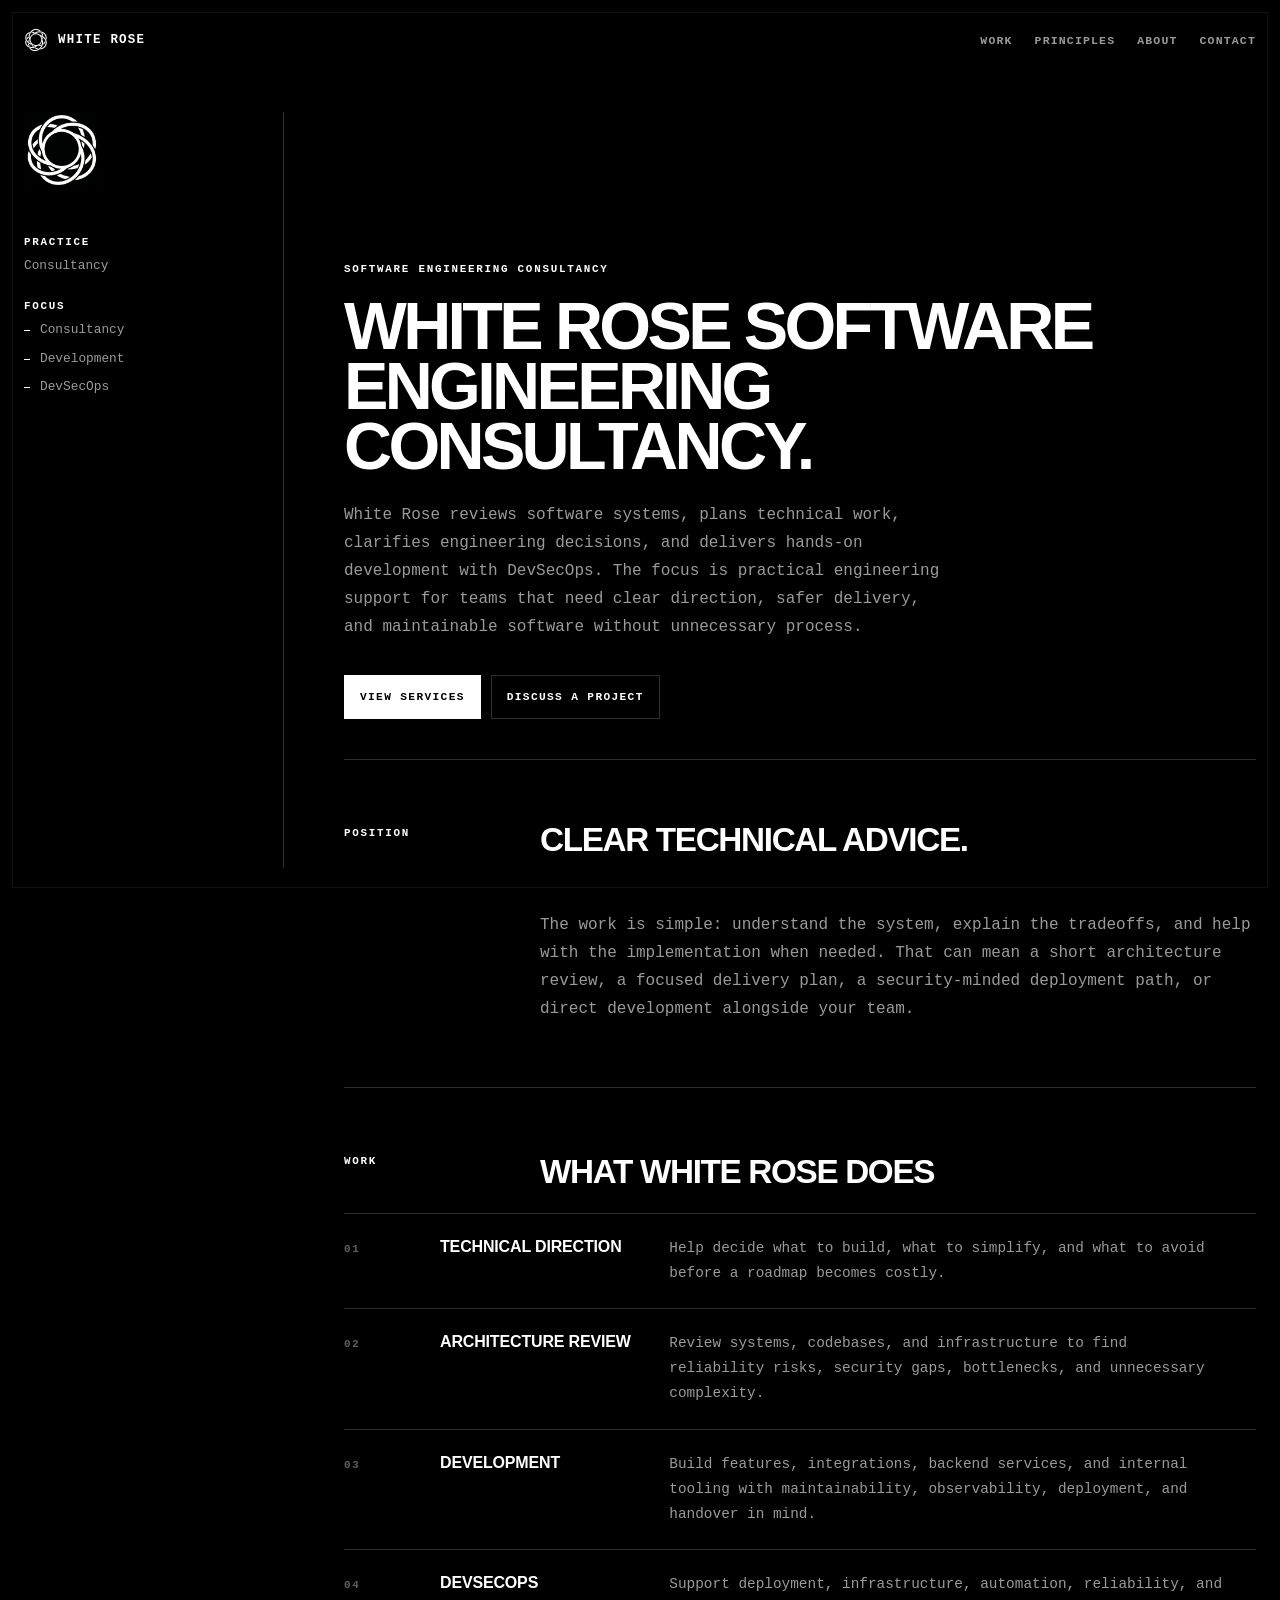
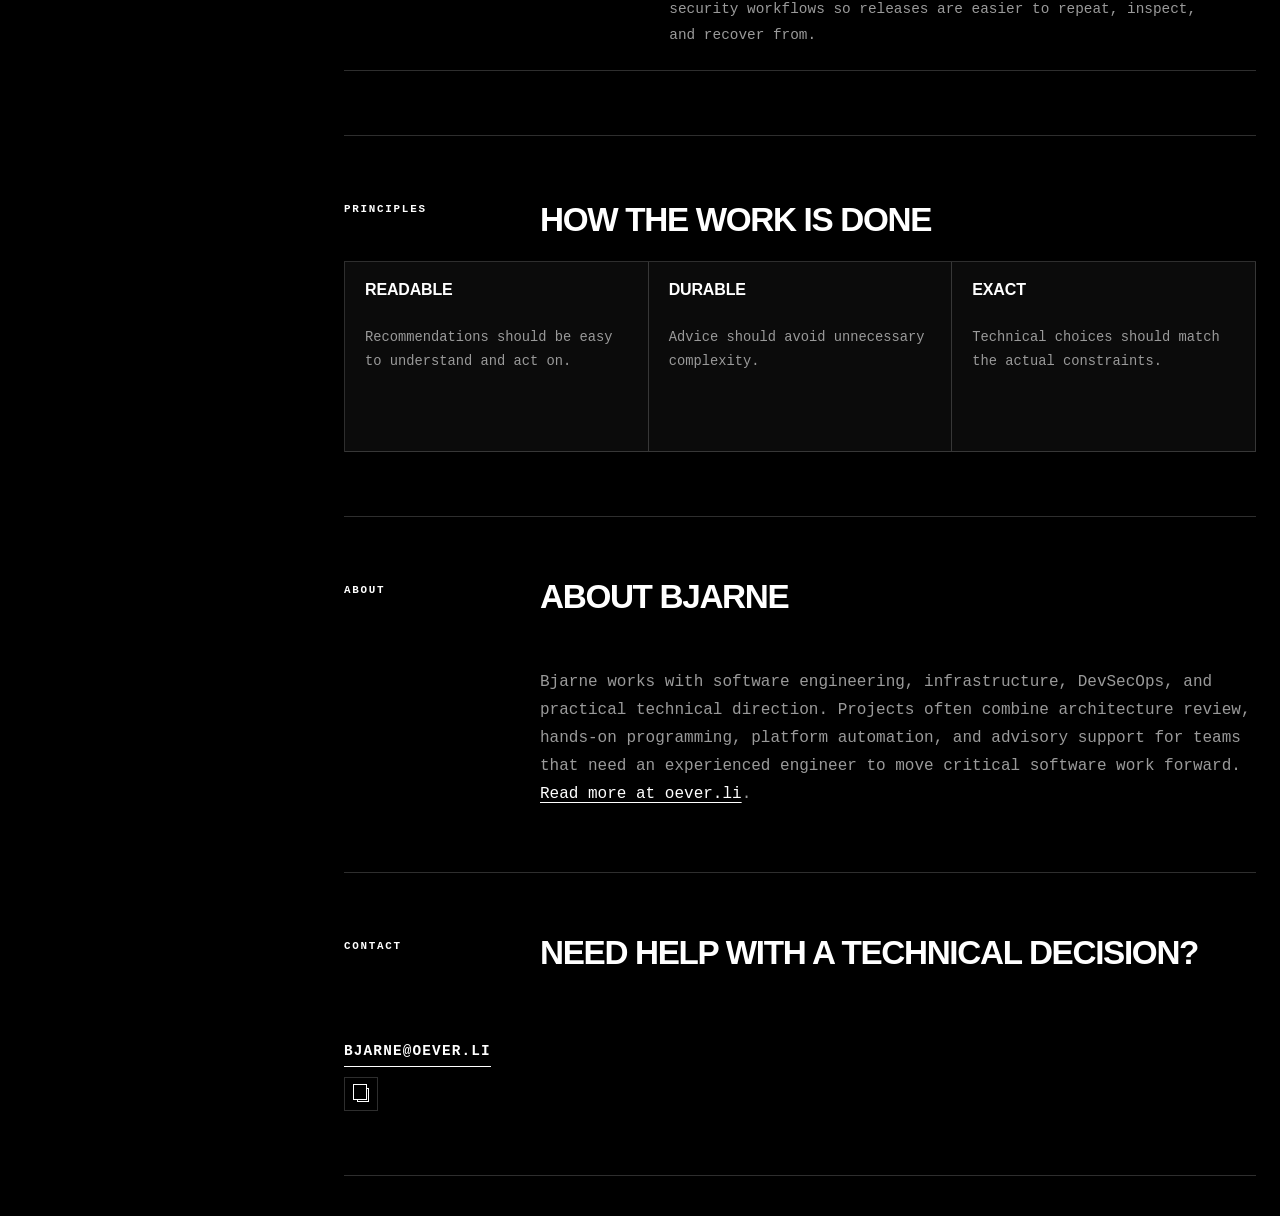
==== commit 1f3a43d9: "Improve homepage SEO" ====
--- a/index.html
+++ b/index.html
@@ -10,6 +10,7 @@
     <meta name="theme-color" content="#000000">
     <meta name="application-name" content="White Rose">
     <meta name="apple-mobile-web-app-title" content="White Rose">
+    <link rel="canonical" href="https://whiterose.no/">
 
     <meta property="og:title" content="White Rose | Software Engineering Consultancy">
     <meta
@@ -44,7 +45,7 @@
   <body>
     <header class="site-header" data-header>
       <a class="brand" href="#top" aria-label="White Rose home">
-        <img class="brand-mark" src="assets/logo-192.png" alt="" aria-hidden="true">
+        <img class="brand-mark" src="assets/logo-192.png" alt="White Rose logo">
         <span>White Rose</span>
       </a>
       <button class="menu-toggle" type="button" aria-controls="primary-nav" aria-expanded="false">
@@ -61,7 +62,7 @@
 
     <main class="page" id="top">
       <aside class="identity-rail" aria-label="Company profile">
-        <img class="rail-mark" src="assets/logo-512.png" alt="" aria-hidden="true">
+        <img class="rail-mark" src="assets/logo-512.png" alt="White Rose company logo">
         <dl>
           <div>
             <dt>Practice</dt>
@@ -83,13 +84,15 @@
       <div class="content">
         <section class="hero reveal" aria-labelledby="hero-title">
           <p class="kicker">Software engineering consultancy</p>
-          <h1 id="hero-title">Software engineering consultancy.</h1>
+          <h1 id="hero-title">White Rose software engineering consultancy.</h1>
           <p class="lead">
             White Rose reviews software systems, plans technical work, clarifies engineering decisions,
-            and delivers hands-on development with DevSecOps.
+            and delivers hands-on development with DevSecOps. The focus is practical engineering support
+            for teams that need clear direction, safer delivery, and maintainable software without unnecessary process.
           </p>
           <div class="hero-actions">
             <a class="button primary" href="#work">View services</a>
+            <a class="button secondary" href="#contact">Discuss a project</a>
           </div>
         </section>
 
@@ -98,7 +101,8 @@
           <h2 id="statement-title">Clear technical advice.</h2>
           <p>
             The work is simple: understand the system, explain the tradeoffs,
-            and help with the implementation when needed.
+            and help with the implementation when needed. That can mean a short architecture review,
+            a focused delivery plan, a security-minded deployment path, or direct development alongside your team.
           </p>
         </section>
 
@@ -112,22 +116,22 @@
             <article class="service reveal">
               <span>01</span>
               <h3>Technical direction</h3>
-              <p>Help decide what to build, what to simplify, and what to avoid.</p>
+              <p>Help decide what to build, what to simplify, and what to avoid before a roadmap becomes costly.</p>
             </article>
             <article class="service reveal">
               <span>02</span>
               <h3>Architecture review</h3>
-              <p>Review systems, codebases, and infrastructure.</p>
+              <p>Review systems, codebases, and infrastructure to find reliability risks, security gaps, bottlenecks, and unnecessary complexity.</p>
             </article>
             <article class="service reveal">
               <span>03</span>
               <h3>Development</h3>
-              <p>Build features, integrations, backend services, and internal tooling.</p>
+              <p>Build features, integrations, backend services, and internal tooling with maintainability, observability, deployment, and handover in mind.</p>
             </article>
             <article class="service reveal">
               <span>04</span>
               <h3>DevSecOps</h3>
-              <p>Support deployment, infrastructure, automation, reliability, and security workflows.</p>
+              <p>Support deployment, infrastructure, automation, reliability, and security workflows so releases are easier to repeat, inspect, and recover from.</p>
             </article>
           </div>
         </section>
@@ -158,7 +162,9 @@
           <p class="section-label">About</p>
           <h2 id="about-title">About Bjarne</h2>
           <p>
-            Bjarne works with software engineering, infrastructure, DevSecOps, and practical technical direction. <a class="text-link" href="https://oever.li">Read more at oever.li</a>.
+            Bjarne works with software engineering, infrastructure, DevSecOps, and practical technical direction.
+            Projects often combine architecture review, hands-on programming, platform automation, and advisory support
+            for teams that need an experienced engineer to move critical software work forward. <a class="text-link" href="https://oever.li">Read more at oever.li</a>.
           </p>
         </section>
 
--- a/styles.css
+++ b/styles.css
@@ -42,13 +42,13 @@
   --container: min(1240px, calc(100% - 48px));
   --container-mobile: min(100% - 28px, 1240px);
   --rail-width: 260px;
-  --content-gap: 72px;
-  --section-gap: 48px;
+  --content-gap: 60px;
+  --section-gap: 36px;
   --label-column: 160px;
-  --section-y: 82px;
+  --section-y: 64px;
   --section-y-mobile: 62px;
-  --page-top: 128px;
-  --header-top: 20px;
+  --page-top: 112px;
+  --header-top: 16px;
 
   /* Spacing tokens */
   --space-1: 8px;
@@ -244,7 +244,7 @@
   position: sticky;
   top: var(--page-top);
   align-self: start;
-  min-height: calc(100vh - 168px);
+  min-height: calc(100vh - 144px);
   padding: 0 0 var(--space-8);
   border-right: var(--border);
 }
@@ -252,12 +252,12 @@
 .rail-mark {
   width: var(--mark-lg);
   height: var(--mark-lg);
-  margin-bottom: var(--space-15);
+  margin-bottom: var(--space-13);
 }
 
 .identity-rail dl {
   display: grid;
-  gap: var(--space-10);
+  gap: var(--space-8);
   width: min(190px, 100%);
   margin: 0;
 }
@@ -310,8 +310,8 @@
 .hero {
   display: grid;
   align-content: end;
-  min-height: calc(100vh - 168px);
-  padding-bottom: var(--space-14);
+  min-height: clamp(520px, 72vh, 680px);
+  padding-bottom: var(--space-12);
   border-bottom: var(--border);
 }
 
@@ -390,7 +390,7 @@
 
 .section-head {
   align-items: end;
-  margin-bottom: var(--space-11);
+  margin-bottom: var(--space-8);
 }
 
 .section-head h2 {
@@ -404,9 +404,9 @@
 .service {
   display: grid;
   grid-template-columns: 72px minmax(150px, 0.35fr) minmax(0, 1fr);
-  gap: var(--space-10);
+  gap: var(--space-8);
   align-items: baseline;
-  padding: var(--space-9) 0;
+  padding: var(--space-7) 0;
   border-bottom: var(--border);
 }
 
@@ -428,15 +428,15 @@
 }
 
 .principle {
-  min-height: 230px;
-  padding: var(--space-8);
+  min-height: 190px;
+  padding: var(--space-6);
   border-right: var(--border);
   border-bottom: var(--border);
   background: var(--color-surface);
 }
 
 .principle h3 {
-  margin-bottom: 58px;
+  margin-bottom: var(--space-10);
 }
 
 .principle p {
@@ -457,7 +457,7 @@
   flex-wrap: wrap;
   gap: var(--space-2);
   align-items: center;
-  margin-top: var(--space-8);
+  margin-top: var(--space-6);
 }
 
 .contact-link {
@@ -564,7 +564,7 @@
 
   .hero {
     min-height: auto;
-    padding: var(--space-16) 0 var(--space-14);
+    padding: var(--space-14) 0 var(--space-12);
   }
 
   .statement,
@@ -599,7 +599,7 @@
     --font-size-h2: clamp(1.45rem, 8vw, 2.15rem);
     --font-size-lead: 0.95rem;
     --line-height-tight: 0.94;
-    --section-y-mobile: 36px;
+    --section-y-mobile: 30px;
   }
 
   body::before {
@@ -616,9 +616,9 @@
     display: grid;
     grid-template-columns: 44px minmax(0, 1fr) 44px;
     align-items: center;
-    gap: var(--space-3);
-    margin-top: var(--space-4);
-    padding-bottom: var(--space-4);
+    gap: var(--space-2);
+    margin-top: var(--space-3);
+    padding-bottom: var(--space-3);
     border-bottom-color: var(--color-line);
   }
 
@@ -721,8 +721,8 @@
   }
 
   .page {
-    padding-top: 126px;
-    padding-bottom: var(--space-8);
+    padding-top: 112px;
+    padding-bottom: var(--space-6);
   }
 
   .identity-rail {
@@ -730,12 +730,12 @@
   }
 
   .hero {
-    padding-top: var(--space-10);
-    padding-bottom: var(--space-10);
+    padding-top: var(--space-8);
+    padding-bottom: var(--space-8);
   }
 
   .section-head {
-    margin-bottom: var(--space-6);
+    margin-bottom: var(--space-5);
   }
 
   .lead,
@@ -757,8 +757,8 @@
 
   .service {
     grid-template-columns: 1fr;
-    gap: var(--space-2);
-    padding: var(--space-5) 0;
+    gap: var(--space-1);
+    padding: var(--space-4) 0;
   }
 
   .service p {
@@ -767,11 +767,11 @@
 
   .principle {
     min-height: 0;
-    padding: var(--space-5);
+    padding: var(--space-4);
   }
 
   .principle h3 {
-    margin-bottom: var(--space-5);
+    margin-bottom: var(--space-4);
   }
 
   .contact-link {
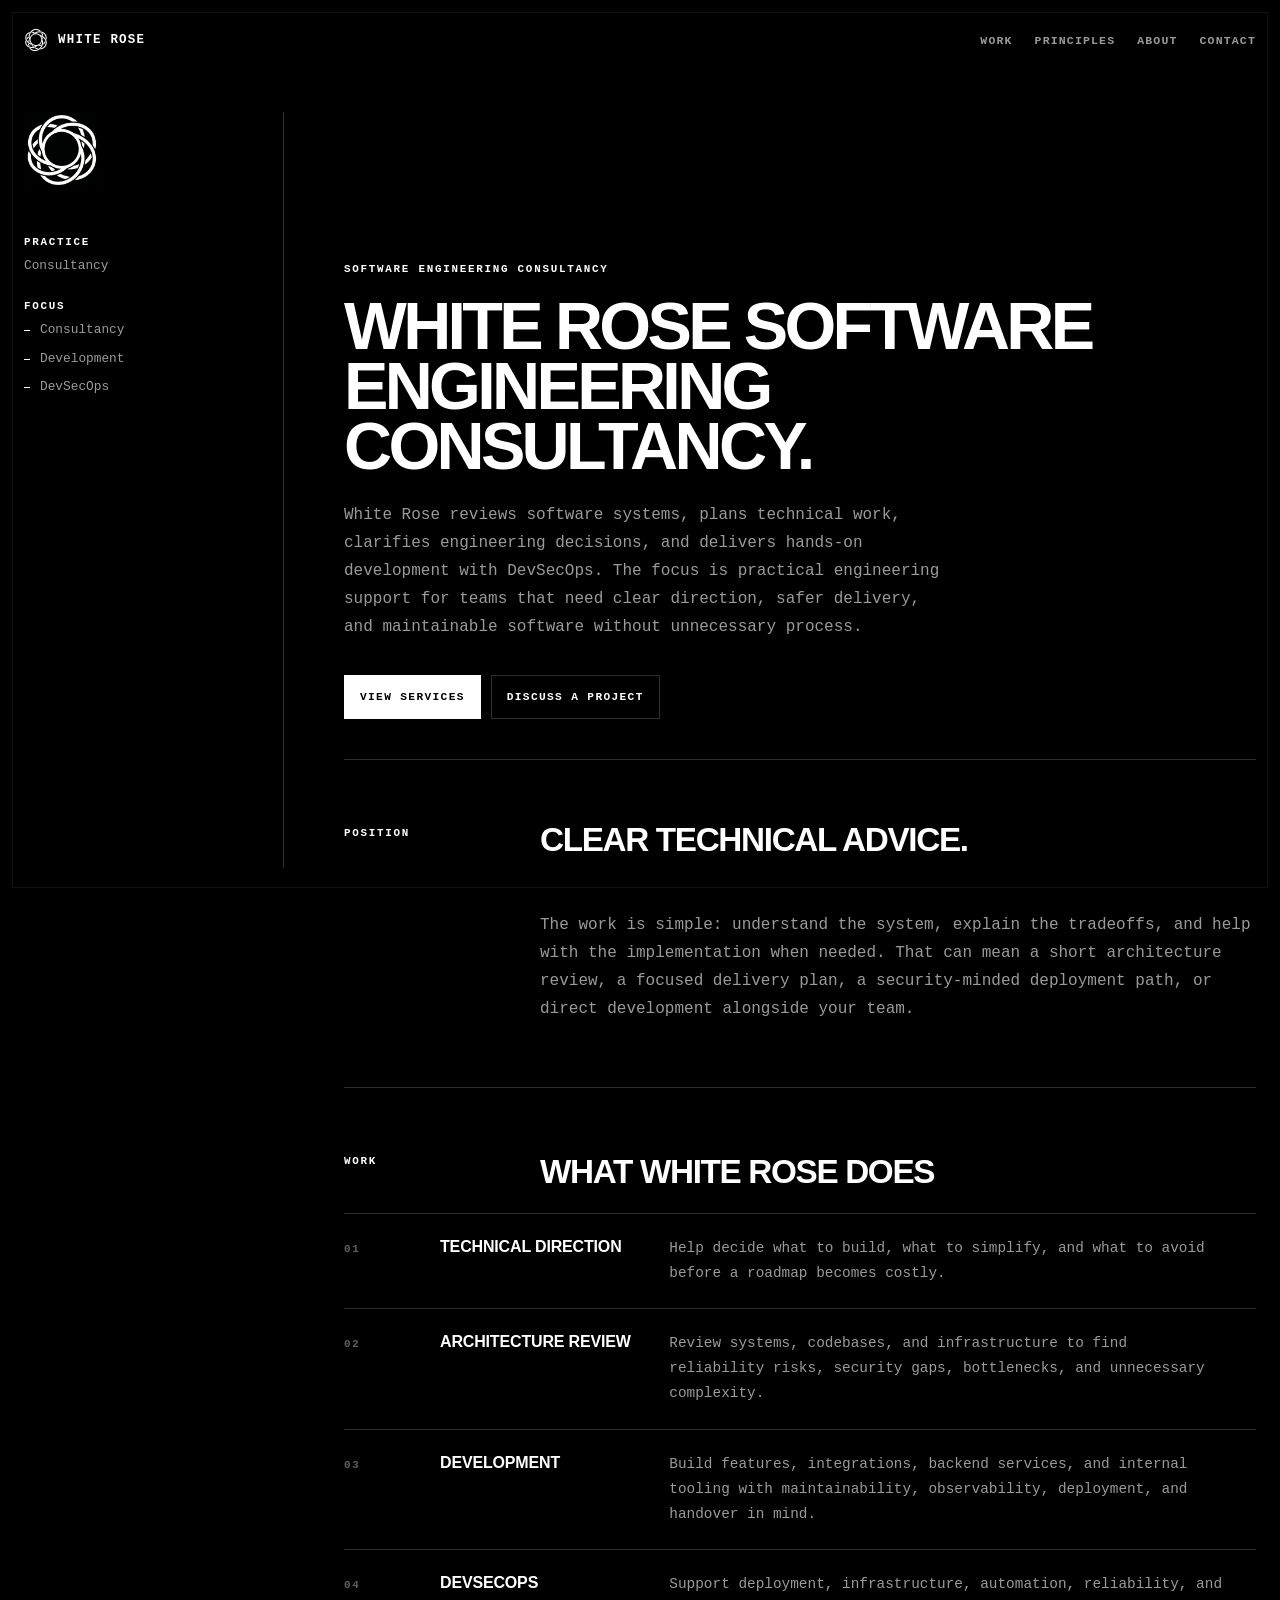
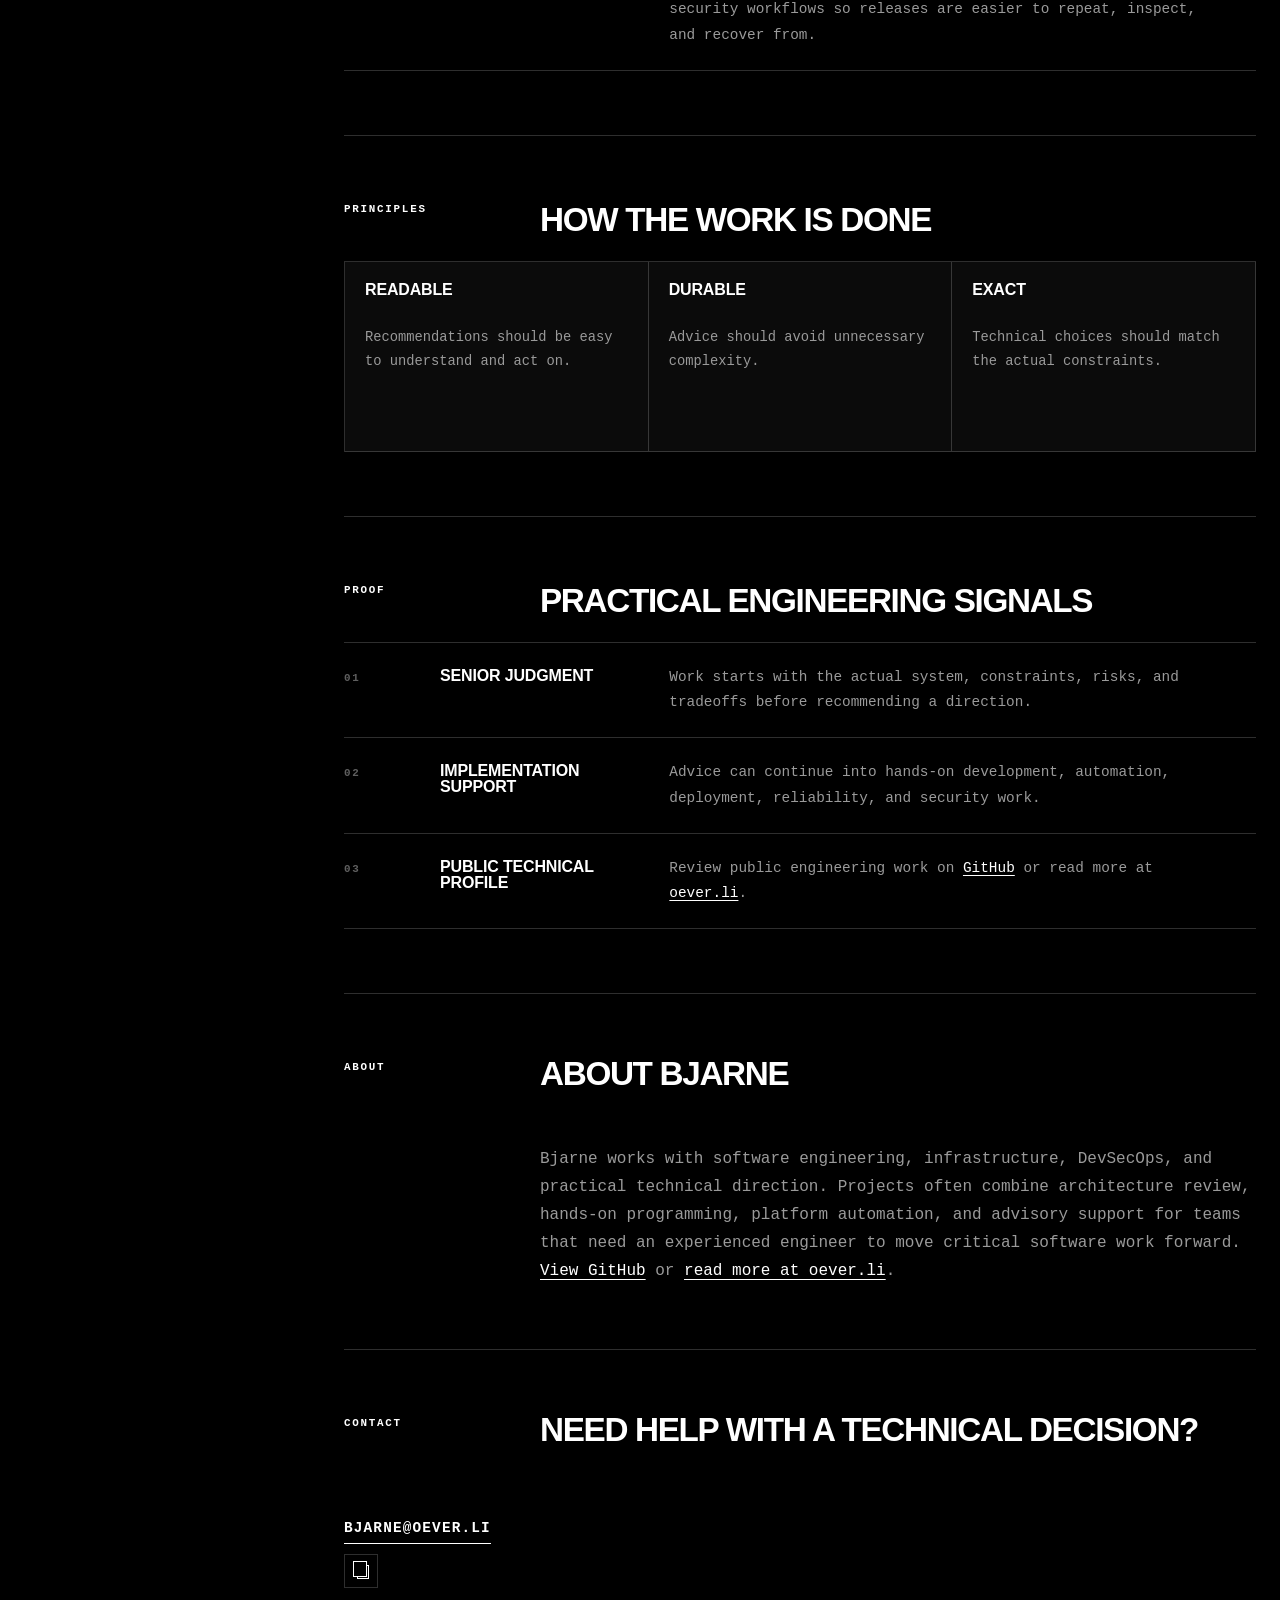
==== commit 1cf1003b: "Add homepage schema and proof signals" ====
--- a/index.html
+++ b/index.html
@@ -3,6 +3,15 @@
   <head>
     <meta charset="utf-8">
     <meta name="viewport" content="width=device-width, initial-scale=1">
+    <!-- Google tag (gtag.js) -->
+    <script async src="https://www.googletagmanager.com/gtag/js?id=G-J7E7RTF19J"></script>
+    <script>
+      window.dataLayer = window.dataLayer || [];
+      function gtag(){dataLayer.push(arguments);}
+      gtag('js', new Date());
+
+      gtag('config', 'G-J7E7RTF19J');
+    </script>
     <meta
       name="description"
       content="White Rose provides software engineering consultancy, hands-on development, DevSecOps, technical direction, and architecture review."
@@ -11,6 +20,99 @@
     <meta name="application-name" content="White Rose">
     <meta name="apple-mobile-web-app-title" content="White Rose">
     <link rel="canonical" href="https://whiterose.no/">
+    <script type="application/ld+json">
+      {
+        "@context": "https://schema.org",
+        "@graph": [
+          {
+            "@type": "ProfessionalService",
+            "@id": "https://whiterose.no/#business",
+            "name": "White Rose",
+            "url": "https://whiterose.no/",
+            "logo": "https://whiterose.no/assets/logo-512.png",
+            "image": "https://whiterose.no/assets/og-image.png",
+            "description": "White Rose provides software engineering consultancy, hands-on development, DevSecOps, technical direction, and architecture review.",
+            "email": "bjarne@oever.li",
+            "areaServed": "Norway",
+            "founder": {
+              "@id": "https://whiterose.no/#bjarne"
+            },
+            "sameAs": [
+              "https://github.com/bjarneo",
+              "https://oever.li"
+            ],
+            "hasOfferCatalog": {
+              "@type": "OfferCatalog",
+              "name": "Software engineering consultancy services",
+              "itemListElement": [
+                {
+                  "@type": "Offer",
+                  "itemOffered": {
+                    "@type": "Service",
+                    "name": "Technical direction",
+                    "description": "Senior engineering guidance for technical decisions, delivery planning, and simplification."
+                  }
+                },
+                {
+                  "@type": "Offer",
+                  "itemOffered": {
+                    "@type": "Service",
+                    "name": "Architecture review",
+                    "description": "Review of software systems, codebases, and infrastructure to identify risks and practical next steps."
+                  }
+                },
+                {
+                  "@type": "Offer",
+                  "itemOffered": {
+                    "@type": "Service",
+                    "name": "Software development",
+                    "description": "Hands-on feature, integration, backend service, and internal tooling development."
+                  }
+                },
+                {
+                  "@type": "Offer",
+                  "itemOffered": {
+                    "@type": "Service",
+                    "name": "DevSecOps",
+                    "description": "Support for deployment, infrastructure, automation, reliability, and security workflows."
+                  }
+                }
+              ]
+            }
+          },
+          {
+            "@type": "WebSite",
+            "@id": "https://whiterose.no/#website",
+            "url": "https://whiterose.no/",
+            "name": "White Rose",
+            "publisher": {
+              "@id": "https://whiterose.no/#business"
+            },
+            "inLanguage": "en"
+          },
+          {
+            "@type": "Person",
+            "@id": "https://whiterose.no/#bjarne",
+            "name": "Bjarne",
+            "url": "https://oever.li",
+            "sameAs": [
+              "https://github.com/bjarneo"
+            ],
+            "worksFor": {
+              "@id": "https://whiterose.no/#business"
+            },
+            "knowsAbout": [
+              "Software engineering",
+              "Architecture review",
+              "DevSecOps",
+              "Infrastructure automation",
+              "Technical direction",
+              "Backend development"
+            ]
+          }
+        ]
+      }
+    </script>
 
     <meta property="og:title" content="White Rose | Software Engineering Consultancy">
     <meta
@@ -158,13 +260,38 @@
           </div>
         </section>
 
+        <section class="signals" aria-labelledby="signals-title">
+          <div class="section-head reveal">
+            <p class="section-label">Proof</p>
+            <h2 id="signals-title">Practical engineering signals</h2>
+          </div>
+
+          <div class="service-list">
+            <article class="service reveal">
+              <span>01</span>
+              <h3>Senior judgment</h3>
+              <p>Work starts with the actual system, constraints, risks, and tradeoffs before recommending a direction.</p>
+            </article>
+            <article class="service reveal">
+              <span>02</span>
+              <h3>Implementation support</h3>
+              <p>Advice can continue into hands-on development, automation, deployment, reliability, and security work.</p>
+            </article>
+            <article class="service reveal">
+              <span>03</span>
+              <h3>Public technical profile</h3>
+              <p>Review public engineering work on <a class="text-link" href="https://github.com/bjarneo">GitHub</a> or read more at <a class="text-link" href="https://oever.li">oever.li</a>.</p>
+            </article>
+          </div>
+        </section>
+
         <section class="statement reveal" id="about" aria-labelledby="about-title">
           <p class="section-label">About</p>
           <h2 id="about-title">About Bjarne</h2>
           <p>
             Bjarne works with software engineering, infrastructure, DevSecOps, and practical technical direction.
             Projects often combine architecture review, hands-on programming, platform automation, and advisory support
-            for teams that need an experienced engineer to move critical software work forward. <a class="text-link" href="https://oever.li">Read more at oever.li</a>.
+            for teams that need an experienced engineer to move critical software work forward. <a class="text-link" href="https://github.com/bjarneo">View GitHub</a> or <a class="text-link" href="https://oever.li">read more at oever.li</a>.
           </p>
         </section>
 
--- a/styles.css
+++ b/styles.css
@@ -365,6 +365,7 @@
 .statement,
 .work,
 .principles,
+.signals,
 .contact {
   padding: var(--section-y) 0;
   border-bottom: var(--border);
@@ -786,6 +787,7 @@
   .statement,
   .work,
   .principles,
+  .signals,
   .contact {
     padding: var(--section-y-mobile) 0;
   }
